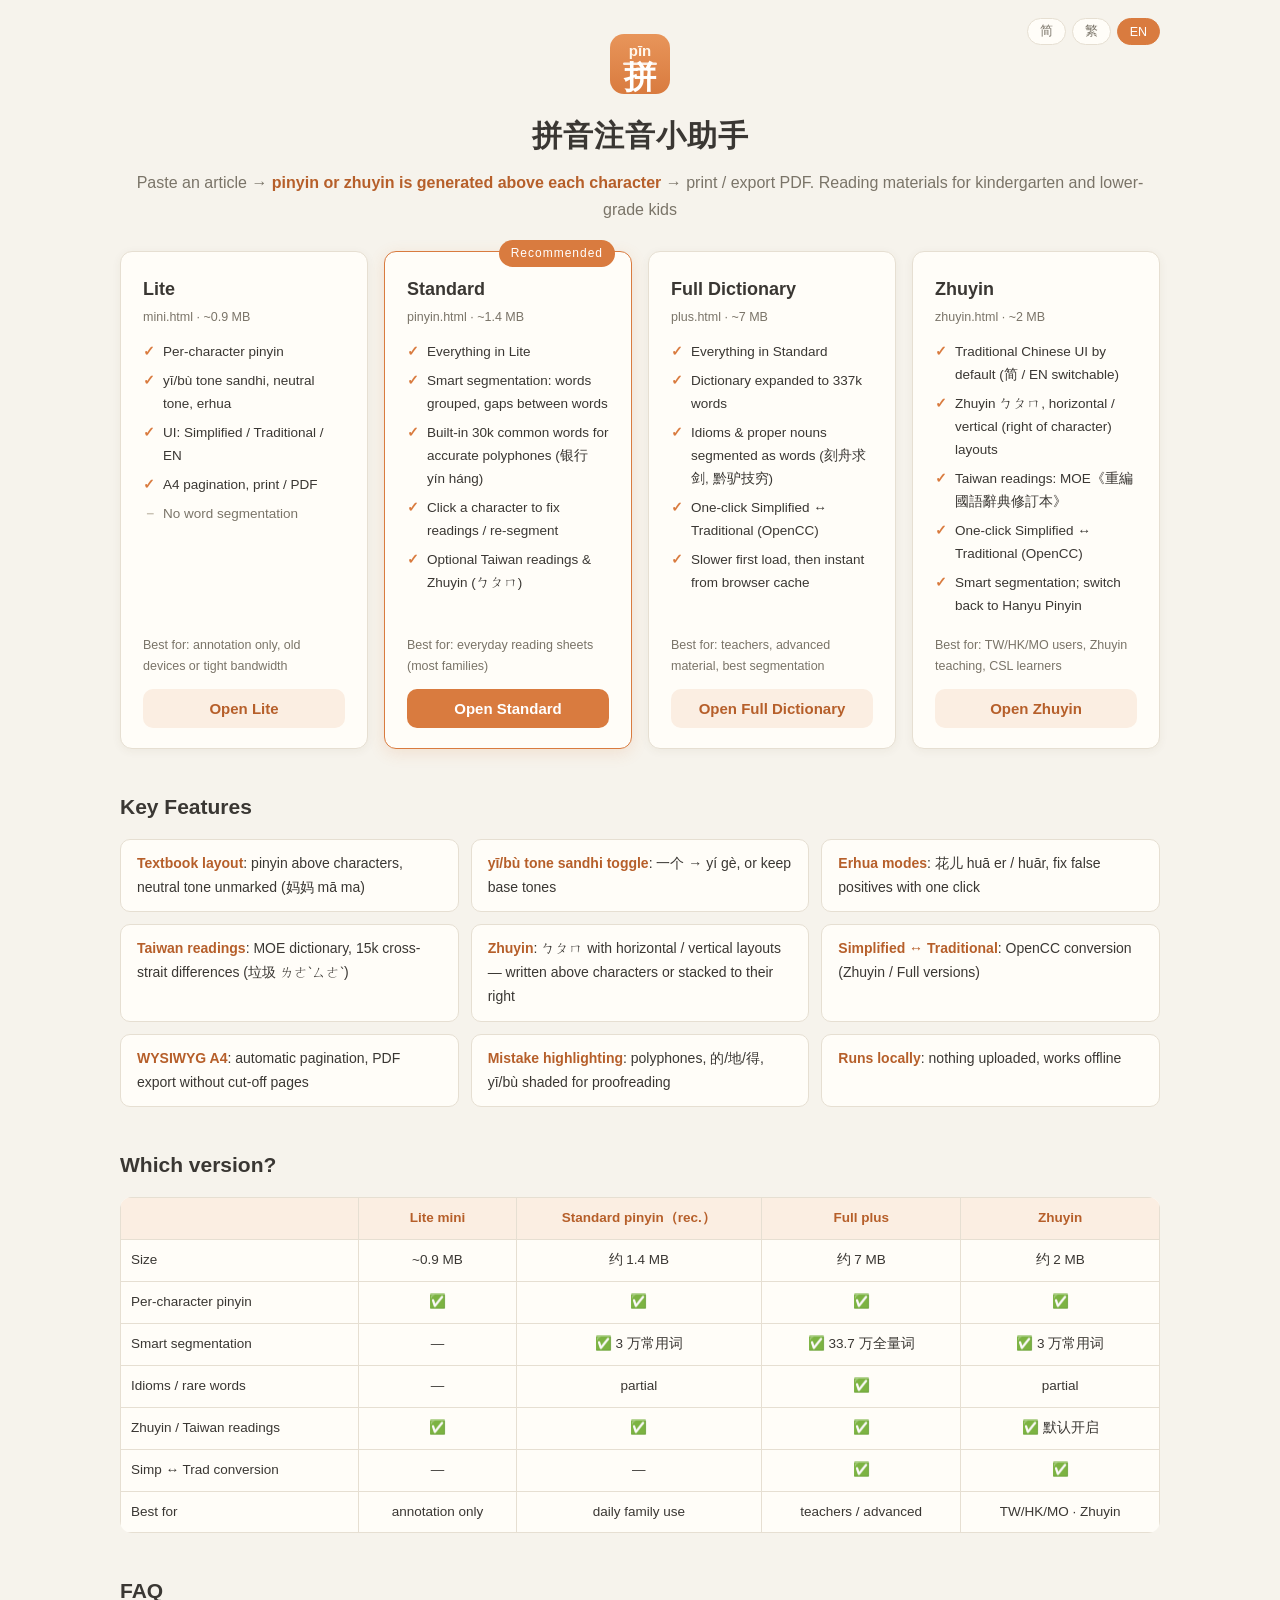
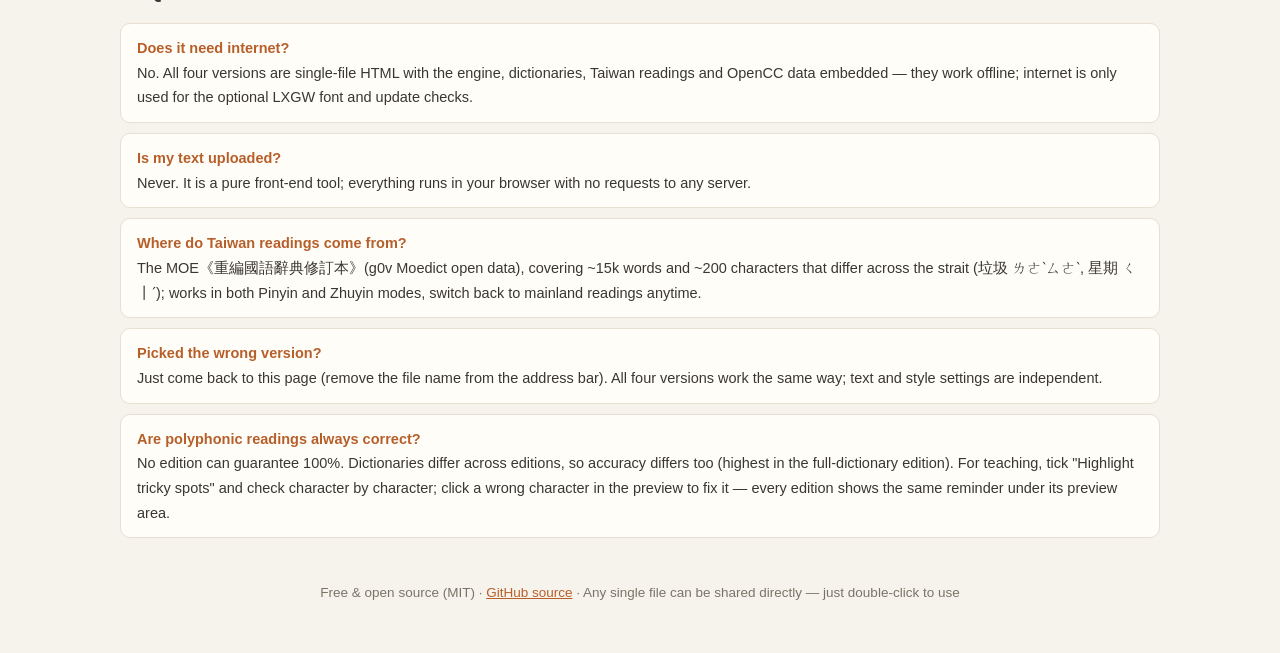
==== index.html @ b6770aab "Build artifacts from 4ac64c8ac0529d10881022800fa32f2fc9469942" ====
<!DOCTYPE html>
<html lang="zh-CN">
<head>
<meta charset="UTF-8">
<meta name="viewport" content="width=device-width, initial-scale=1.0">
<title>拼音注音小助手 - 一键给文章加拼音/注音，教材式注音排版工具</title>
<meta name="description" content="把文章一键转成汉字上方带拼音或注音的读物：教材式排版、一/不变调、轻声儿化自动处理、台湾读音与注音符号（ㄅㄆㄇ，横排/直排）、OpenCC 简繁转换、A4 分页打印导出，纯本地运行离线可用。提供轻量版 / 主线版 / 完整词典版 / 注音版四个版本。">
<meta name="keywords" content="拼音注音,汉字加拼音,注音工具,拼音排版,儿童拼音读物,一不变调,轻声,儿化音,注音符号,ㄅㄆㄇ,台湾读音,简繁转换,A4打印,离线工具">
<link rel="canonical" href="https://pinyin-annotator.tjsky.net/">
<meta property="og:title" content="拼音注音小助手 - 一键给文章加拼音/注音">
<meta property="og:description" content="教材式上下拼音排版，一/不变调、轻声、儿化按教材习惯自动处理，台湾读音与注音符号、简繁转换，A4 分页打印导出，纯本地离线可用。四个版本按需选择。">
<meta property="og:type" content="website">
<meta property="og:url" content="https://pinyin-annotator.tjsky.net/">
<link rel="icon" type="image/svg+xml" href="data:image/svg+xml,%3Csvg xmlns='http://www.w3.org/2000/svg' viewBox='0 0 64 64'%3E%3Cdefs%3E%3ClinearGradient id='g' x1='0' y1='0' x2='0' y2='1'%3E%3Cstop offset='0' stop-color='%23e8955a'/%3E%3Cstop offset='1' stop-color='%23d97b3f'/%3E%3C/linearGradient%3E%3C/defs%3E%3Crect x='2' y='2' width='60' height='60' rx='14' fill='url(%23g)'/%3E%3Ctext x='32' y='24' text-anchor='middle' font-family='Arial,sans-serif' font-size='15' font-weight='700' fill='%23fff7ec'%3Ep%C4%ABn%3C/text%3E%3Crect x='15' y='30.5' width='34' height='2.5' rx='1.25' fill='%23ffffff' opacity='.85'/%3E%3Ctext x='32' y='56' text-anchor='middle' font-family='KaiTi,STKaiti,SimSun,serif' font-size='32' font-weight='700' fill='%23ffffff'%3E%E6%8B%BC%3C/text%3E%3C/svg%3E">
<script type="application/ld+json">
{
  "@context": "https://schema.org",
  "@type": "WebApplication",
  "name": "拼音注音小助手",
  "url": "https://pinyin-annotator.tjsky.net/",
  "applicationCategory": "UtilitiesApplication",
  "operatingSystem": "Any (web browser)",
  "description": "把文章一键转成汉字上方带拼音或注音的读物：教材式排版、一/不变调、轻声儿化自动处理、台湾读音与注音符号、简繁转换、A4 分页打印导出，纯本地运行离线可用。",
  "offers": { "@type": "Offer", "price": "0", "priceCurrency": "CNY" },
  "featureList": "教材式上下拼音排版,一/不变调开关,轻声自动不标调,儿化音双模式,智能中文分词,单字手动改读音,易错点高亮,台湾读音(臺灣《重編國語辭典修訂本》),注音符号ㄅㄆㄇ(横排/直排),简繁转换OpenCC,A4 自动分页与打印导出,阅读模式,四种复制格式,离线可用",
  "isAccessibleForFree": true
}
</script>
<style>
  :root {
    --bg: #f6f3ec;
    --paper: #fffdf8;
    --ink: #3a3733;
    --ink-soft: #7a7468;
    --line: #e6dfd2;
    --accent: #d97b3f;
    --accent-dark: #b65f2a;
    --accent-light: #fbeee2;
    --radius: 12px;
  }
  * { box-sizing: border-box; margin: 0; padding: 0; }
  body {
    font-family: "Microsoft YaHei", "PingFang SC", "Microsoft JhengHei", sans-serif;
    background: var(--bg);
    color: var(--ink);
    line-height: 1.7;
    min-height: 100vh;
  }
  .wrap { max-width: 1080px; margin: 0 auto; padding: 32px 20px 48px; }
  /* 界面语言切换（右上角） */
  #lang-sw { position: absolute; top: 18px; right: 20px; display: flex; gap: 6px; }
  #lang-sw button {
    border: 1px solid var(--line); background: var(--paper); color: var(--ink-soft);
    border-radius: 999px; padding: 4px 12px; font-size: 12.5px; cursor: pointer;
  }
  #lang-sw button.on { background: var(--accent); border-color: var(--accent); color: #fff; }
  header.hero { text-align: center; margin-bottom: 28px; }
  header.hero .logo { width: 64px; height: 64px; border-radius: 14px; vertical-align: -14px; }
  header.hero h1 { font-size: 30px; margin-top: 14px; letter-spacing: 1px; }
  header.hero p.tagline { color: var(--ink-soft); margin-top: 8px; font-size: 16px; }
  header.hero p.tagline b { color: var(--accent-dark); }

  /* 老用户记忆跳转条 */
  #resume {
    max-width: 640px; margin: 0 auto 24px; background: var(--paper);
    border: 1px solid var(--line); border-radius: var(--radius);
    padding: 16px 20px; display: flex; align-items: center; gap: 14px; flex-wrap: wrap;
    box-shadow: 0 2px 10px rgba(90,70,40,.06);
  }
  #resume[hidden] { display: none; }
  #resume .msg { flex: 1; min-width: 200px; }
  #resume .msg b { color: var(--accent-dark); }
  #resume button {
    border: 1px solid var(--accent); background: var(--accent); color: #fff;
    border-radius: 8px; padding: 7px 16px; font-size: 14px; cursor: pointer;
  }
  #resume button.ghost { background: transparent; color: var(--accent-dark); }

  /* 版本卡片 */
  .cards { display: grid; grid-template-columns: repeat(4, 1fr); gap: 16px; margin-bottom: 12px; }
  @media (max-width: 980px) { .cards { grid-template-columns: 1fr 1fr; } }
  @media (max-width: 620px) { .cards { grid-template-columns: 1fr; } }
  .card {
    background: var(--paper); border: 1px solid var(--line); border-radius: var(--radius);
    padding: 22px 22px 20px; position: relative; display: flex; flex-direction: column;
    box-shadow: 0 2px 10px rgba(90,70,40,.06);
  }
  .card.reco { border-color: var(--accent); box-shadow: 0 4px 16px rgba(217,123,63,.16); }
  .badge {
    position: absolute; top: -12px; right: 16px; background: var(--accent); color: #fff;
    font-size: 12px; padding: 3px 12px; border-radius: 999px; letter-spacing: 1px;
  }
  .card h2 { font-size: 18px; margin-bottom: 2px; }
  .card .file { color: var(--ink-soft); font-size: 12.5px; margin-bottom: 10px; }
  .card ul { list-style: none; margin: 0 0 14px; flex: 1; }
  .card li { padding: 3px 0 3px 20px; position: relative; font-size: 13.5px; color: var(--ink); }
  .card li::before { content: "✓"; position: absolute; left: 0; color: var(--accent); font-weight: 700; }
  .card li.dim::before { content: "－"; color: #c9c2b4; }
  .card li.dim { color: var(--ink-soft); }
  .card .size { font-size: 12.5px; color: var(--ink-soft); margin-bottom: 12px; }
  .card .go {
    display: block; text-align: center; text-decoration: none;
    background: var(--accent); color: #fff; border: none; border-radius: 10px;
    padding: 11px 0; font-size: 15px; font-weight: 600; cursor: pointer; width: 100%;
  }
  .card .go:hover { background: var(--accent-dark); }
  .card .go.plain { background: var(--accent-light); color: var(--accent-dark); }
  .card .go.plain:hover { background: #f6dfc9; }

  /* Plus 预取进度 */
  #progress {
    max-width: 640px; margin: 20px auto 0; background: var(--paper);
    border: 1px solid var(--line); border-radius: var(--radius); padding: 16px 20px;
  }
  #progress[hidden] { display: none; }
  #progress .bar { position: relative; height: 10px; background: var(--accent-light); border-radius: 999px; overflow: hidden; margin-top: 10px; }
  #progress .bar i { display: block; height: 100%; width: 0; background: var(--accent); border-radius: 999px; transition: width .15s; }
  /* 不确定进度：流动光带（准备中/无法获取进度时，避免看起来卡死在 0%） */
  #progress .bar.indet::after {
    content: ""; position: absolute; top: 0; left: -40%; width: 40%; height: 100%;
    background: linear-gradient(90deg, transparent, var(--accent), transparent);
    animation: indet-slide 1.1s linear infinite;
  }
  @keyframes indet-slide { to { left: 100%; } }
  #progress .txt { font-size: 13.5px; color: var(--ink-soft); }
  #progress .txt b { color: var(--accent-dark); }

  /* 通用区块 */
  section { margin-top: 40px; }
  section > h2 { font-size: 21px; margin-bottom: 14px; }
  .feat { display: grid; grid-template-columns: repeat(3, 1fr); gap: 12px; }
  @media (max-width: 860px) { .feat { grid-template-columns: 1fr 1fr; } }
  @media (max-width: 560px) { .feat { grid-template-columns: 1fr; } }
  .feat div { background: var(--paper); border: 1px solid var(--line); border-radius: 10px; padding: 12px 16px; font-size: 14px; }
  .feat b { color: var(--accent-dark); }
  table { width: 100%; border-collapse: collapse; background: var(--paper); border-radius: var(--radius); overflow: hidden; font-size: 13.5px; }
  th, td { border: 1px solid var(--line); padding: 9px 10px; text-align: center; }
  th { background: var(--accent-light); color: var(--accent-dark); font-weight: 600; }
  td:first-child, th:first-child { text-align: left; }
  .faq div { background: var(--paper); border: 1px solid var(--line); border-radius: 10px; padding: 12px 16px; margin-bottom: 10px; font-size: 14.5px; }
  .faq b { color: var(--accent-dark); }
  footer { margin-top: 44px; text-align: center; color: var(--ink-soft); font-size: 13.5px; }
  footer a { color: var(--accent-dark); }
</style>
</head>
<body>
<div class="wrap" style="position:relative;">
  <div id="lang-sw" role="group" aria-label="Language">
    <button type="button" data-lang="cn" class="on">简</button>
    <button type="button" data-lang="tw">繁</button>
    <button type="button" data-lang="en">EN</button>
  </div>
  <header class="hero">
    <svg class="logo" xmlns="http://www.w3.org/2000/svg" viewBox="0 0 64 64" aria-hidden="true"><defs><linearGradient id="g" x1="0" y1="0" x2="0" y2="1"><stop offset="0" stop-color="#e8955a"/><stop offset="1" stop-color="#d97b3f"/></linearGradient></defs><rect x="2" y="2" width="60" height="60" rx="14" fill="url(#g)"/><text x="32" y="24" text-anchor="middle" font-family="Arial,sans-serif" font-size="15" font-weight="700" fill="#fff7ec">pīn</text><rect x="15" y="30.5" width="34" height="2.5" rx="1.25" fill="#ffffff" opacity=".85"/><text x="32" y="56" text-anchor="middle" font-family="KaiTi,STKaiti,SimSun,serif" font-size="32" font-weight="700" fill="#ffffff">拼</text></svg>
    <h1 data-i18n="hd.title">拼音注音小助手</h1>
    <p class="tagline" data-i18n="hd.tagline">粘贴文章 → <b>汉字上方自动生成拼音 / 注音</b> → 打印 / 导出 PDF，专为幼儿园到小学低年级的孩子做朗读材料</p>
  </header>

  <div id="resume" hidden>
    <span class="msg"><span data-i18n="resume.used">上次使用：</span><b id="resume-name"></b>，<b id="resume-sec">3</b> <span data-i18n="resume.auto">秒后自动进入</span></span>
    <button id="resume-go" type="button" data-i18n="resume.go">立即进入</button>
    <button id="resume-cancel" type="button" class="ghost" data-i18n="resume.cancel">换个版本</button>
  </div>

  <div class="cards">
    <div class="card" id="card-mini">
      <h2 data-i18n="v.mini.name">轻量版</h2>
      <p class="file">mini.html · <span data-i18n="v.mini.size">约 0.9 MB</span></p>
      <ul>
        <li data-i18n="v.mini.li1">汉字逐字注音</li>
        <li data-i18n="v.mini.li2">一 / 不变调、轻声、儿化全支持</li>
        <li data-i18n="v.mini.li3">界面简 / 繁 / EN 可切换</li>
        <li data-i18n="v.mini.li4">A4 分页打印 / 导出 PDF</li>
        <li class="dim" data-i18n="v.mini.li5">无分词（词组不连排）</li>
      </ul>
      <p class="size" data-i18n="v.mini.fit">适合：只要注音排版，设备老旧或流量敏感</p>
      <button class="go plain" data-ver="mini" data-i18n="v.mini.go">进入轻量版</button>
    </div>

    <div class="card reco" id="card-pinyin">
      <span class="badge" data-i18n="v.badge">推荐</span>
      <h2 data-i18n="v.pinyin.name">主线版</h2>
      <p class="file">pinyin.html · <span data-i18n="v.pinyin.size">约 1.4 MB</span></p>
      <ul>
        <li data-i18n="v.pinyin.li1">包含轻量版全部功能</li>
        <li data-i18n="v.pinyin.li2">智能分词：词组的字连排、词间留空隙</li>
        <li data-i18n="v.pinyin.li3">内置 3 万常用词，多音字读音更准（银行 yín háng）</li>
        <li data-i18n="v.pinyin.li4">点击生字改读音、断词 / 合词</li>
        <li data-i18n="v.pinyin.li5">可选台湾读音与注音符号（ㄅㄆㄇ）</li>
      </ul>
      <p class="size" data-i18n="v.pinyin.fit">适合：日常给娃做朗读材料（大多数家庭选这个）</p>
      <button class="go" data-ver="pinyin" data-i18n="v.pinyin.go">进入主线版</button>
    </div>

    <div class="card" id="card-plus">
      <h2 data-i18n="v.plus.name">完整词典版</h2>
      <p class="file">plus.html · <span data-i18n="v.plus.size">约 7 MB</span></p>
      <ul>
        <li data-i18n="v.plus.li1">包含主线版全部功能</li>
        <li data-i18n="v.plus.li2">词典扩充到 33.7 万词</li>
        <li data-i18n="v.plus.li3">成语、专有名词也能整体成词（刻舟求剑、黔驴技穷）</li>
        <li data-i18n="v.plus.li4">OpenCC 简 ↔ 繁一键转换</li>
        <li data-i18n="v.plus.li5">仅首次加载稍慢，之后浏览器缓存秒开</li>
      </ul>
      <p class="size" data-i18n="v.plus.fit">适合：老师做成语 / 进阶教材，对分词要求高</p>
      <button class="go plain" data-ver="plus" data-i18n="v.plus.go">进入完整词典版</button>
    </div>

    <div class="card" id="card-zhuyin">
      <h2 data-i18n="v.zhuyin.name">注音版</h2>
      <p class="file">zhuyin.html · <span data-i18n="v.zhuyin.size">约 2 MB</span></p>
      <ul>
        <li data-i18n="v.zhuyin.li1">預設繁體介面（可切简 / EN）</li>
        <li data-i18n="v.zhuyin.li2">注音符號 ㄅㄆㄇ，橫排 / 直排（標在字右側）可切換</li>
        <li data-i18n="v.zhuyin.li3">臺灣讀音：教育部《重編國語辭典修訂本》</li>
        <li data-i18n="v.zhuyin.li4">OpenCC 簡 ↔ 繁一鍵轉換</li>
        <li data-i18n="v.zhuyin.li5">智慧分詞，可切回漢語拼音</li>
      </ul>
      <p class="size" data-i18n="v.zhuyin.fit">适合：港澳台用户 / 注音教学 / 海外华语学习者</p>
      <button class="go plain" data-ver="zhuyin" data-i18n="v.zhuyin.go">进入注音版</button>
    </div>
  </div>

  <div id="progress" hidden>
    <span class="txt" id="prog-txt"></span>
    <div class="bar indet" id="prog-barwrap"><i id="prog-bar"></i></div>
  </div>

  <section>
    <h2 data-i18n="sec.feat">核心功能</h2>
    <div class="feat">
      <div data-i18n="f.1"><b>教材式排版</b>：汉字上方标拼音，轻声自动不标调（妈妈 mā ma）</div>
      <div data-i18n="f.2"><b>一 / 不变调开关</b>：一个 → yí gè，也可切回标原调</div>
      <div data-i18n="f.3"><b>儿化音双模式</b>：花儿 huā er / huār，人名误判点一下就改</div>
      <div data-i18n="f.4"><b>台湾读音</b>：台湾地区教育主管部门《重編國語辭典修訂本》1.5 万词差异，垃圾 ㄌㄜˋㄙㄜˋ</div>
      <div data-i18n="f.5"><b>注音符号</b>：ㄅㄆㄇ 可切横排 / 直排——横写标在字上方，或竖排标注在字右侧</div>
      <div data-i18n="f.6"><b>简繁转换</b>：OpenCC 双向转换（注音版 / 完整版）</div>
      <div data-i18n="f.7"><b>A4 所见即所印</b>：自动分页不留大空白，导出 PDF 一页不少</div>
      <div data-i18n="f.8"><b>易错点高亮</b>：多音字、的地得、一/不 加底纹，打印核对</div>
      <div data-i18n="f.9"><b>纯本地运行</b>：文章不上传服务器，断网双击就能用</div>
    </div>
  </section>

  <section>
    <h2 data-i18n="sec.cmp">四个版本怎么选</h2>
    <table>
      <tr>
        <th></th>
        <th data-i18n="t.mini">轻量版 mini</th>
        <th><span data-i18n="t.pinyin">主线版 pinyin</span>（<span data-i18n="t.reco">推荐</span>）</th>
        <th data-i18n="t.plus">完整词典版 plus</th>
        <th data-i18n="t.zhuyin">注音版 zhuyin</th>
      </tr>
      <tr><td data-i18n="t.r1">体积</td><td data-i18n="t.r1v">约 0.9 MB</td><td>约 1.4 MB</td><td>约 7 MB</td><td>约 2 MB</td></tr>
      <tr><td data-i18n="t.r2">逐字注音</td><td>✅</td><td>✅</td><td>✅</td><td>✅</td></tr>
      <tr><td data-i18n="t.r3">智能分词（词组连排）</td><td>—</td><td>✅ 3 万常用词</td><td>✅ 33.7 万全量词</td><td>✅ 3 万常用词</td></tr>
      <tr><td data-i18n="t.r4">成语 / 长尾词成词</td><td>—</td><td data-i18n="t.r4v">部分</td><td>✅</td><td data-i18n="t.r4v">部分</td></tr>
      <tr><td data-i18n="t.r5">注音符号 / 台湾读音</td><td>✅</td><td>✅</td><td>✅</td><td>✅ 默认开启</td></tr>
      <tr><td data-i18n="t.r6">简 ↔ 繁转换</td><td>—</td><td>—</td><td>✅</td><td>✅</td></tr>
      <tr><td data-i18n="t.r7">适合</td><td data-i18n="t.r7a">只要注音排版</td><td data-i18n="t.r7b">日常家庭使用</td><td data-i18n="t.r7c">老师 / 进阶教学</td><td data-i18n="t.r7d">港澳台 / 注音教学</td></tr>
    </table>
  </section>

  <section class="faq">
    <h2 data-i18n="sec.faq">常见问题</h2>
    <div data-i18n="faq.1"><b>需要联网吗？</b><br>不需要。四个版本都是单文件 HTML，拼音引擎、词典、台湾读音表、OpenCC 转换数据全部内嵌，断网双击就能用；联网仅用于可选的霞鹜文楷网络字体和引擎更新检查。</div>
    <div data-i18n="faq.2"><b>文章内容会被上传吗？</b><br>不会。纯前端工具，全部处理都在你自己的浏览器里完成，没有任何请求把内容发往服务器。</div>
    <div data-i18n="faq.3"><b>「台湾读音」的数据来源？</b><br>台湾地区教育主管部门《重編國語辭典修訂本》（g0v 萌典开放数据），覆盖约 1.5 万个两岸读音不同的词与近 200 个单字，如垃圾 ㄌㄜˋㄙㄜˋ、星期 ㄑ丨ˊ；拼音与注音模式都生效，可随时切回大陆读音。</div>
    <div data-i18n="faq.4"><b>选错了版本怎么办？</b><br>随时可以回到本页（浏览器地址栏去掉文件名回车即可）换版本，四个版本的操作方式完全一致，输入内容和样式设置互相独立。</div>
    <div data-i18n="faq.5"><b>多音字能保证全对吗？</b><br>不能保证 100%。各版本内嵌词典不同，多音字正确率也不同（完整词典版最高）。用于教学请勾选「易错点高亮」逐字核对，发现错误点击预览中对应的字即可改为正确读音——每个版本的预览区底部也有同样的提醒。</div>
  </section>

  <footer>
    <span data-i18n="ft.1">开源免费（MIT）</span> · <a href="https://github.com/tjsky/pinyin-annotator" rel="noopener" data-i18n="ft.2">GitHub 源码</a> · <span data-i18n="ft.3">也可以把任一版本文件直接发给别人，双击即用</span>
  </footer>
</div>

<script>
/* ===== i18n：简 / 繁 / EN（简体为静态源语言；与工具页共用 py-lang 记忆）===== */
var I18N = {
  tw: {
    "doc.title": "拼音注音小助手 - 一鍵給文章加拼音或注音，教材式注音排版工具",
    "hd.title": "拼音注音小助手",
    "hd.tagline": "貼上文章 → <b>漢字上方自動生成拼音 / 注音</b> → 列印 / 匯出 PDF，專為幼兒園到小學低年級的孩子做朗讀教材",
    "resume.used": "上次使用：", "resume.auto": "秒後自動進入",
    "resume.go": "立即進入", "resume.cancel": "換個版本",
    "v.badge": "推薦",
    "v.mini.name": "輕量版", "v.mini.size": "約 0.9 MB", "v.mini.go": "進入輕量版",
    "v.mini.li1": "漢字逐字注音", "v.mini.li2": "一 / 不變調、輕聲、兒化全支援",
    "v.mini.li3": "介面簡 / 繁 / EN 可切換", "v.mini.li4": "A4 分頁列印 / 匯出 PDF",
    "v.mini.li5": "無分詞（詞組不連排）", "v.mini.fit": "適合：只要注音排版，裝置老舊或流量敏感",
    "v.pinyin.name": "主線版", "v.pinyin.size": "約 1.4 MB", "v.pinyin.go": "進入主線版",
    "v.pinyin.li1": "包含輕量版全部功能", "v.pinyin.li2": "智慧分詞：詞組的字連排、詞間留空隙",
    "v.pinyin.li3": "內建 3 萬常用詞，多音字讀音更準（銀行 yín háng）",
    "v.pinyin.li4": "點擊生字改讀音、斷詞 / 合詞", "v.pinyin.li5": "可選臺灣讀音與注音符號（ㄅㄆㄇ）",
    "v.pinyin.fit": "適合：日常給孩子做朗讀教材（大多數家庭選這個）",
    "v.plus.name": "完整詞典版", "v.plus.size": "約 7 MB", "v.plus.go": "進入完整詞典版",
    "v.plus.li1": "包含主線版全部功能", "v.plus.li2": "詞典擴充到 33.7 萬詞",
    "v.plus.li3": "成語、專有名詞也能整體成詞（刻舟求劍、黔驢技窮）",
    "v.plus.li4": "OpenCC 簡 ↔ 繁一鍵轉換", "v.plus.li5": "僅首次載入稍慢，之後瀏覽器快取秒開",
    "v.plus.fit": "適合：老師做成語 / 進階教材，對分詞要求高",
    "v.zhuyin.name": "注音版", "v.zhuyin.size": "約 2 MB", "v.zhuyin.go": "進入注音版",
    "v.zhuyin.li1": "預設繁體介面（可切簡 / EN）", "v.zhuyin.li2": "注音符號 ㄅㄆㄇ，橫排 / 直排（標在字右側）可切換",
    "v.zhuyin.li3": "臺灣讀音：教育部《重編國語辭典修訂本》", "v.zhuyin.li4": "OpenCC 簡 ↔ 繁一鍵轉換",
    "v.zhuyin.li5": "智慧分詞，可切回漢語拼音",
    "v.zhuyin.fit": "適合：港澳台使用者 / 注音教學 / 海外華語學習者",
    "sec.feat": "核心功能", "sec.cmp": "四個版本怎麼選", "sec.faq": "常見問題",
    "f.1": "<b>教材式排版</b>：漢字上方標拼音，輕聲自動不標調（媽媽 mā ma）",
    "f.2": "<b>一 / 不變調開關</b>：一個 → yí gè，也可切回標原調",
    "f.3": "<b>兒化音雙模式</b>：花兒 huā er / huār，人名誤判點一下就改",
    "f.4": "<b>臺灣讀音</b>：教育部《重編國語辭典修訂本》1.5 萬詞差異，垃圾 ㄌㄜˋㄙㄜˋ",
    "f.5": "<b>注音符號</b>：ㄅㄆㄇ 可切橫排 / 直排——橫寫標在字上方，或直排在字右側",
    "f.6": "<b>簡繁轉換</b>：OpenCC 雙向轉換（注音版 / 完整版）",
    "f.7": "<b>A4 所見即所印</b>：自動分頁不留大空白，匯出 PDF 一頁不少",
    "f.8": "<b>易錯點高亮</b>：多音字、的地得、一/不 加底紋，列印核對",
    "f.9": "<b>純本地運行</b>：文章不上傳伺服器，斷網雙擊就能用",
    "t.mini": "輕量版 mini", "t.pinyin": "主線版 pinyin", "t.reco": "推薦",
    "t.plus": "完整詞典版 plus", "t.zhuyin": "注音版 zhuyin",
    "t.r1": "體積", "t.r1v": "約 0.9 MB", "t.r2": "逐字注音",
    "t.r3": "智慧分詞（詞組連排）", "t.r4": "成語 / 長尾詞成詞", "t.r4v": "部分",
    "t.r5": "注音符號 / 臺灣讀音", "t.r5v": "✅ 預設開啟",
    "t.r6": "簡 ↔ 繁轉換", "t.r7": "適合",
    "t.r7a": "只要注音排版", "t.r7b": "日常家庭使用", "t.r7c": "老師 / 進階教學", "t.r7d": "港澳台 / 注音教學",
    "faq.1": "<b>需要連網嗎？</b><br>不需要。四個版本都是單檔案 HTML，拼音引擎、詞典、臺灣讀音表、OpenCC 轉換資料全部內嵌，斷網雙擊就能用；連網僅用於可選的霞鶩文楷網路字型和引擎更新檢查。",
    "faq.2": "<b>文章內容會被上傳嗎？</b><br>不會。純前端工具，全部處理都在你自己的瀏覽器裡完成，沒有任何請求把內容發往伺服器。",
    "faq.3": "<b>「臺灣讀音」的資料來源？</b><br>教育部《重編國語辭典修訂本》（g0v 萌典開放資料），覆蓋約 1.5 萬個兩岸讀音不同的詞與近 200 個單字，如垃圾 ㄌㄜˋㄙㄜˋ、星期 ㄑ丨ˊ；拼音與注音模式都生效，可隨時切回大陸讀音。",
    "faq.4": "<b>選錯了版本怎麼辦？</b><br>隨時可以回到本頁（瀏覽器網址列去掉檔名按 Enter 即可）換版本，四個版本的操作方式完全一致，輸入內容和樣式設定互相獨立。",
    "faq.5": "<b>多音字能保證全對嗎？</b><br>無法保證 100%。各版本內建詞典不同，多音字正確率也不同（完整詞典版最高）。用於教學請勾選「易錯點高亮」逐字核對，發現錯誤點擊預覽中對應的字即可改為正確讀音——每個版本的預覽區底部也有同樣的提醒。",
    "ft.1": "開源免費（MIT）", "ft.2": "GitHub 原始碼", "ft.3": "也可以把任一版本檔案直接傳給別人，雙擊即用",
    "prog.prep": "正在準備完整詞典版…（約 7 MB）", "prog.dl": "正在下載完整詞典版：<b>{p}%</b>（{a} / {t} MB），下載完成後自動進入…",
    "prog.recv": "正在下載完整詞典版：已接收 <b>{a}</b> / 約 7 MB…", "prog.stall": "正在下載完整詞典版…已接收 <b>{a}</b> / 約 7 MB"
  },
  en: {
    "doc.title": "Pinyin & Zhuyin Annotator - Add pinyin or zhuyin above Chinese characters, textbook style",
    "hd.title": "拼音注音小助手",
    "hd.tagline": "Paste an article → <b>pinyin or zhuyin is generated above each character</b> → print / export PDF. Reading materials for kindergarten and lower-grade kids",
    "resume.used": "Last used: ", "resume.auto": "s — entering automatically",
    "resume.go": "Enter now", "resume.cancel": "Pick another",
    "v.badge": "Recommended",
    "v.mini.name": "Lite", "v.mini.size": "~0.9 MB", "v.mini.go": "Open Lite",
    "v.mini.li1": "Per-character pinyin", "v.mini.li2": "yī/bù tone sandhi, neutral tone, erhua",
    "v.mini.li3": "UI: Simplified / Traditional / EN", "v.mini.li4": "A4 pagination, print / PDF",
    "v.mini.li5": "No word segmentation", "v.mini.fit": "Best for: annotation only, old devices or tight bandwidth",
    "v.pinyin.name": "Standard", "v.pinyin.size": "~1.4 MB", "v.pinyin.go": "Open Standard",
    "v.pinyin.li1": "Everything in Lite", "v.pinyin.li2": "Smart segmentation: words grouped, gaps between words",
    "v.pinyin.li3": "Built-in 30k common words for accurate polyphones (银行 yín háng)",
    "v.pinyin.li4": "Click a character to fix readings / re-segment",
    "v.pinyin.li5": "Optional Taiwan readings & Zhuyin (ㄅㄆㄇ)",
    "v.pinyin.fit": "Best for: everyday reading sheets (most families)",
    "v.plus.name": "Full Dictionary", "v.plus.size": "~7 MB", "v.plus.go": "Open Full Dictionary",
    "v.plus.li1": "Everything in Standard", "v.plus.li2": "Dictionary expanded to 337k words",
    "v.plus.li3": "Idioms & proper nouns segmented as words (刻舟求剑, 黔驴技穷)",
    "v.plus.li4": "One-click Simplified ↔ Traditional (OpenCC)",
    "v.plus.li5": "Slower first load, then instant from browser cache",
    "v.plus.fit": "Best for: teachers, advanced material, best segmentation",
    "v.zhuyin.name": "Zhuyin", "v.zhuyin.size": "~2 MB", "v.zhuyin.go": "Open Zhuyin",
    "v.zhuyin.li1": "Traditional Chinese UI by default (简 / EN switchable)",
    "v.zhuyin.li2": "Zhuyin ㄅㄆㄇ, horizontal / vertical (right of character) layouts",
    "v.zhuyin.li3": "Taiwan readings: MOE《重編國語辭典修訂本》",
    "v.zhuyin.li4": "One-click Simplified ↔ Traditional (OpenCC)",
    "v.zhuyin.li5": "Smart segmentation; switch back to Hanyu Pinyin",
    "v.zhuyin.fit": "Best for: TW/HK/MO users, Zhuyin teaching, CSL learners",
    "sec.feat": "Key Features", "sec.cmp": "Which version?", "sec.faq": "FAQ",
    "f.1": "<b>Textbook layout</b>: pinyin above characters, neutral tone unmarked (妈妈 mā ma)",
    "f.2": "<b>yī/bù tone sandhi toggle</b>: 一个 → yí gè, or keep base tones",
    "f.3": "<b>Erhua modes</b>: 花儿 huā er / huār, fix false positives with one click",
    "f.4": "<b>Taiwan readings</b>: MOE dictionary, 15k cross-strait differences (垃圾 ㄌㄜˋㄙㄜˋ)",
    "f.5": "<b>Zhuyin</b>: ㄅㄆㄇ with horizontal / vertical layouts — written above characters or stacked to their right",
    "f.6": "<b>Simplified ↔ Traditional</b>: OpenCC conversion (Zhuyin / Full versions)",
    "f.7": "<b>WYSIWYG A4</b>: automatic pagination, PDF export without cut-off pages",
    "f.8": "<b>Mistake highlighting</b>: polyphones, 的/地/得, yī/bù shaded for proofreading",
    "f.9": "<b>Runs locally</b>: nothing uploaded, works offline",
    "t.mini": "Lite mini", "t.pinyin": "Standard pinyin", "t.reco": "rec.",
    "t.plus": "Full plus", "t.zhuyin": "Zhuyin",
    "t.r1": "Size", "t.r1v": "~0.9 MB", "t.r2": "Per-character pinyin",
    "t.r3": "Smart segmentation", "t.r4": "Idioms / rare words", "t.r4v": "partial",
    "t.r5": "Zhuyin / Taiwan readings", "t.r5v": "✅ default on",
    "t.r6": "Simp ↔ Trad conversion", "t.r7": "Best for",
    "t.r7a": "annotation only", "t.r7b": "daily family use", "t.r7c": "teachers / advanced", "t.r7d": "TW/HK/MO · Zhuyin",
    "faq.1": "<b>Does it need internet?</b><br>No. All four versions are single-file HTML with the engine, dictionaries, Taiwan readings and OpenCC data embedded — they work offline; internet is only used for the optional LXGW font and update checks.",
    "faq.2": "<b>Is my text uploaded?</b><br>Never. It is a pure front-end tool; everything runs in your browser with no requests to any server.",
    "faq.3": "<b>Where do Taiwan readings come from?</b><br>The MOE《重編國語辭典修訂本》(g0v Moedict open data), covering ~15k words and ~200 characters that differ across the strait (垃圾 ㄌㄜˋㄙㄜˋ, 星期 ㄑ丨ˊ); works in both Pinyin and Zhuyin modes, switch back to mainland readings anytime.",
    "faq.4": "<b>Picked the wrong version?</b><br>Just come back to this page (remove the file name from the address bar). All four versions work the same way; text and style settings are independent.",
    "faq.5": "<b>Are polyphonic readings always correct?</b><br>No edition can guarantee 100%. Dictionaries differ across editions, so accuracy differs too (highest in the full-dictionary edition). For teaching, tick \"Highlight tricky spots\" and check character by character; click a wrong character in the preview to fix it — every edition shows the same reminder under its preview area.",
    "ft.1": "Free & open source (MIT)", "ft.2": "GitHub source", "ft.3": "Any single file can be shared directly — just double-click to use",
    "prog.prep": "Preparing Full Dictionary version… (~7 MB)", "prog.dl": "Downloading Full Dictionary: <b>{p}%</b> ({a} / {t} MB), entering automatically when done…",
    "prog.recv": "Downloading Full Dictionary: <b>{a}</b> / ~7 MB received…", "prog.stall": "Downloading Full Dictionary… <b>{a}</b> / ~7 MB received"
  }
};
function i18nT(key, def) {
  var L = window.__LANG || "cn";
  if (L === "cn") return def;
  var pack = I18N[L];
  return (pack && pack[key] != null) ? pack[key] : def;
}
function applyI18n() {
  var L = window.__LANG || "cn";
  document.title = i18nT("doc.title", document.title);
  document.documentElement.lang = L === "cn" ? "zh-CN" : (L === "tw" ? "zh-TW" : "en");
  var lists = [
    ["[data-i18n]", "data-i18n", function (el) { return el.innerHTML; }, function (el, v) { el.innerHTML = v; }]
  ];
  for (var g = 0; g < lists.length; g++) {
    var sel = lists[g][0], attr = lists[g][1], getV = lists[g][2], setV = lists[g][3];
    var nodes = document.querySelectorAll(sel);
    for (var i = 0; i < nodes.length; i++) {
      var el = nodes[i], k = el.getAttribute(attr);
      if (el.__i18nOrig === undefined) el.__i18nOrig = getV(el);
      if (L === "cn" && el.__i18nOrig != null) setV(el, el.__i18nOrig);
      else if (I18N[L] && I18N[L][k] != null) setV(el, I18N[L][k]);
    }
  }
}
(function () {
  var saved = null;
  try { saved = localStorage.getItem("py-lang"); } catch (e) { saved = null; }
  if (saved !== "cn" && saved !== "tw" && saved !== "en") {
    var nl = (navigator.languages && navigator.languages[0]) || navigator.language || "";
    saved = /zh-(tw|hk|mo)|hant/i.test(nl) ? "tw" : (/^en/i.test(nl) ? "en" : "cn");
  }
  window.__LANG = saved;
  applyI18n();
  var sw = document.getElementById("lang-sw");
  if (sw) {
    var btns = sw.querySelectorAll("button");
    for (var i = 0; i < btns.length; i++) {
      btns[i].className = btns[i].getAttribute("data-lang") === saved ? "on" : "";
      (function (btn) {
        btn.addEventListener("click", function () {
          var L = btn.getAttribute("data-lang");
          if (L === window.__LANG) return;
          window.__LANG = L;
          try { localStorage.setItem("py-lang", L); } catch (e2) {}
          applyI18n();
          for (var j = 0; j < btns.length; j++) btns[j].className = btns[j].getAttribute("data-lang") === L ? "on" : "";
        });
      })(btns[i]);
    }
  }
})();
</script>

<script>
(function () {
  var KEY = "py-ver-choice";
  // main 为旧名：老书签 / ?v=main 直链自动映射到 pinyin
  var V = {
    mini: { file: "mini.html" },
    pinyin: { file: "pinyin.html" },
    plus: { file: "plus.html" },
    zhuyin: { file: "zhuyin.html" },
    main: { file: "pinyin.html" }   // 兼容旧链接
  };
  var timer = null;

  function vName(v) {
    return i18nT("v." + v + ".name", { mini: "轻量版", pinyin: "主线版", plus: "完整词典版", zhuyin: "注音版" }[v] || v);
  }
  function getChoice() {
    try { return localStorage.getItem(KEY); } catch (e) { return null; }
  }
  function setChoice(v) {
    try { localStorage.setItem(KEY, v === "main" ? "pinyin" : v); } catch (e) {}
  }

  // Plus 预取：显示真实下载进度，取完再跳（文件已进 HTTP 缓存，跳转秒开）
  // 进度可能拿不到（file:// 下被禁、服务器不分块等），此时保持流动动画并在就绪后直接跳转
  var plusFetch = { started: false, done: false, visible: false, gotProgress: false, lastTick: 0, lastLoaded: 0 };
  var progBox = document.getElementById("progress");
  var progTxt = document.getElementById("prog-txt");
  var progBarwrap = document.getElementById("prog-barwrap");
  var progBar = document.getElementById("prog-bar");

  function progShow() { plusFetch.visible = true; progBox.hidden = false; }
  function progIndet(msg) {
    progTxt.innerHTML = msg;
    progBarwrap.classList.add("indet");
    progBar.style.width = "0";
  }
  function progDeterminate(msg) {
    progTxt.innerHTML = msg;
    progBarwrap.classList.remove("indet");
  }

  function beginPlusFetch() {
    if (plusFetch.started) return;
    plusFetch.started = true;
    // fetch + ReadableStream 读进度：XHR 的 progress 事件在部分环境下不持续触发（e.total 恒为 0）
    var finish = function () { plusFetch.done = true; };
    try {
      fetch("plus.html").then(function (res) {
        var total = parseInt(res.headers.get("Content-Length") || "0", 10);
        if (!res.body || !res.body.getReader) { finish(); return; }
        var reader = res.body.getReader();
        var loaded = 0;
        var pump = function () {
          return reader.read().then(function (r) {
            if (r.done) { finish(); return; }
            loaded += r.value.length;
            plusFetch.gotProgress = true;
            plusFetch.lastTick = Date.now();
            plusFetch.lastLoaded = loaded;
            if (plusFetch.visible) {
              if (total > 0) {
                progDeterminate(i18nT("prog.dl", "正在下载完整词典版：<b>{p}%</b>（{a} / {t} MB），下载完成后自动进入…")
                  .replace("{p}", Math.round(loaded / total * 100))
                  .replace("{a}", (loaded / 1048576).toFixed(1))
                  .replace("{t}", (total / 1048576).toFixed(1)));
                progBar.style.width = (loaded / total * 100).toFixed(1) + "%";
              } else {
                progDeterminate(i18nT("prog.recv", "正在下载完整词典版：已接收 <b>{a}</b> / 约 7 MB…").replace("{a}", (loaded / 1048576).toFixed(1)));
                progBar.style.width = Math.min(loaded / 7340032 * 100, 96).toFixed(1) + "%";
              }
            }
            return pump();
          });
        };
        return pump();
      }).catch(finish);
    } catch (e) { finish(); }
  }

  function goPlus(file) {
    progShow();
    if (plusFetch.done) { location.href = file; return; }
    if (!plusFetch.gotProgress) progIndet(i18nT("prog.prep", "正在准备完整词典版…（约 7 MB）"));
    beginPlusFetch();
    var watch = setInterval(function () {
      if (plusFetch.done) { clearInterval(watch); location.href = file; return; }
      // 进度数据超过 800ms 没更新（网络抖动/缓冲），切回流动动画避免显得卡死
      if (plusFetch.visible && plusFetch.gotProgress && Date.now() - plusFetch.lastTick > 800) {
        progIndet(i18nT("prog.stall", "正在下载完整词典版…已接收 <b>{a}</b> / 约 7 MB").replace("{a}", (plusFetch.lastLoaded / 1048576).toFixed(1)));
      }
    }, 300);
  }

  function go(v) {
    var info = V[v];
    if (!info) return;
    setChoice(v);
    if (v === "plus") goPlus(info.file);
    else location.href = info.file;
  }

  // 链接参数直链：?v=pinyin / ?v=plus / ?v=zhuyin / ?v=mini（?v=main 兼容旧分享链接）
  var qs = new URLSearchParams(location.search).get("v");
  if (qs && V[qs]) { go(qs); return; }

  // 老用户：倒计时自动进入，可取消（旧记忆 main → pinyin）
  var saved = getChoice();
  if (saved === "main") saved = "pinyin";
  if (saved && V[saved]) {
    if (saved === "plus") beginPlusFetch();
    var box = document.getElementById("resume");
    var nameEl = document.getElementById("resume-name");
    var secEl = document.getElementById("resume-sec");
    nameEl.textContent = vName(saved);
    box.hidden = false;
    var left = 3;
    timer = setInterval(function () {
      left--;
      secEl.textContent = left;
      if (left <= 0) { clearInterval(timer); go(saved); }
    }, 1000);
    document.getElementById("resume-go").addEventListener("click", function () {
      clearInterval(timer); go(saved);
    });
    document.getElementById("resume-cancel").addEventListener("click", function () {
      clearInterval(timer); box.hidden = true;
    });
  }

  // 版本卡片点击
  var btns = document.querySelectorAll(".card .go");
  for (var i = 0; i < btns.length; i++) {
    btns[i].addEventListener("click", function () { go(this.getAttribute("data-ver")); });
  }
})();
</script>
</body>
</html>
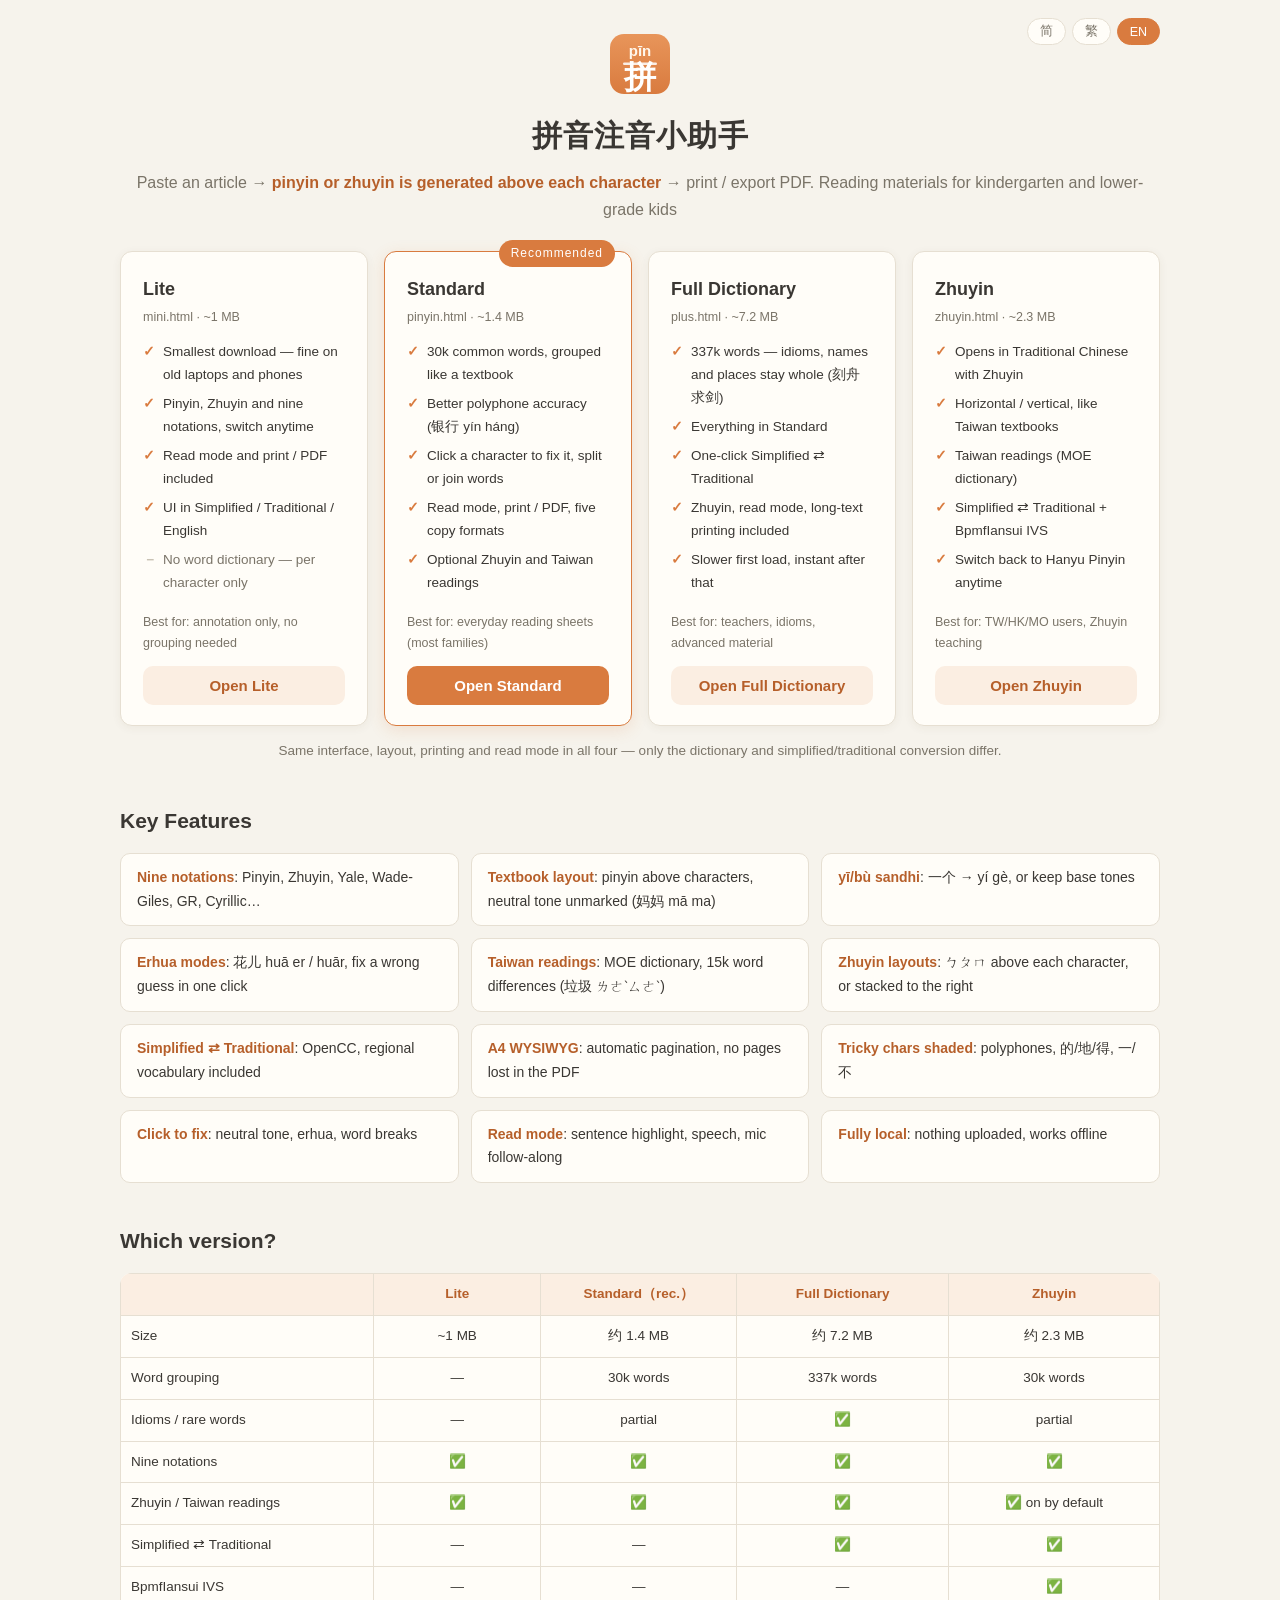
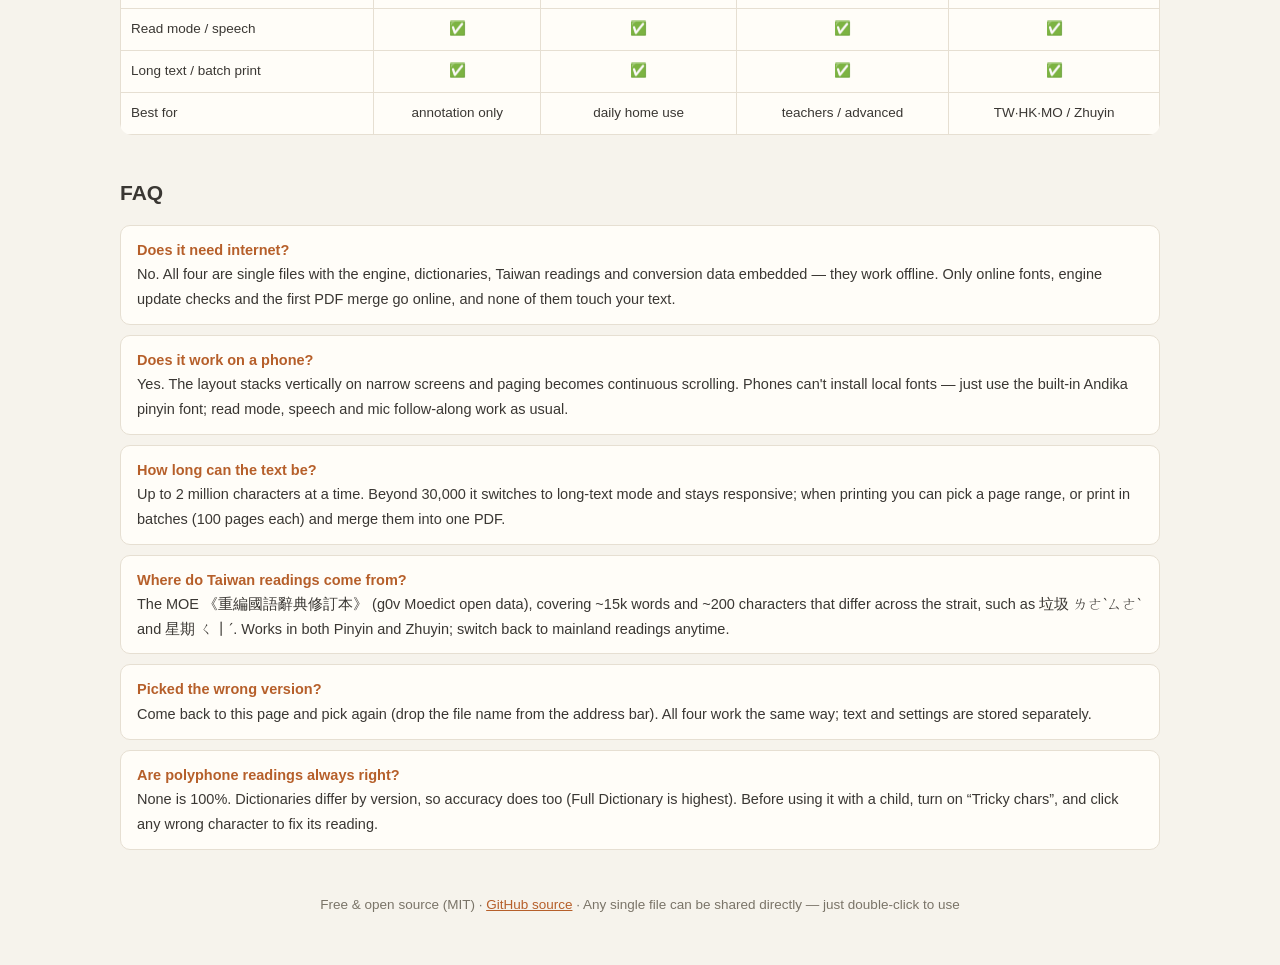
==== commit f3d66a6f: "Build artifacts from ae83b305bfb256e15ea58a367c45904b26f454c6" ====
--- a/index.html
+++ b/index.html
@@ -139,6 +139,9 @@
   td:first-child, th:first-child { text-align: left; }
   .faq div { background: var(--paper); border: 1px solid var(--line); border-radius: 10px; padding: 12px 16px; margin-bottom: 10px; font-size: 14.5px; }
   .faq b { color: var(--accent-dark); }
+  .same-note { text-align: center; color: var(--ink-soft); font-size: 13.5px; margin-top: 14px; }
+  .tbl-wrap { overflow-x: auto; -webkit-overflow-scrolling: touch; }
+  .tbl-wrap table { min-width: 560px; }
   footer { margin-top: 44px; text-align: center; color: var(--ink-soft); font-size: 13.5px; }
   footer a { color: var(--accent-dark); }
 </style>
@@ -165,16 +168,16 @@
   <div class="cards">
     <div class="card" id="card-mini">
       <h2 data-i18n="v.mini.name">轻量版</h2>
-      <p class="file">mini.html · <span data-i18n="v.mini.size">约 0.9 MB</span></p>
+      <p class="file">mini.html · <span data-i18n="v.mini.size">约 1 MB</span></p>
       <ul>
-        <li data-i18n="v.mini.li1">汉字逐字注音</li>
-        <li data-i18n="v.mini.li2">一 / 不变调、轻声、儿化全支持</li>
-        <li data-i18n="v.mini.li3">界面简 / 繁 / EN 可切换</li>
-        <li data-i18n="v.mini.li4">A4 分页打印 / 导出 PDF</li>
-        <li class="dim" data-i18n="v.mini.li5">无分词（词组不连排）</li>
+        <li data-i18n="v.mini.li1">体积最小，老电脑、旧手机也带得动</li>
+        <li data-i18n="v.mini.li2">拼音、注音、九种写法随便切</li>
+        <li data-i18n="v.mini.li3">阅读模式、打印 PDF 一样不少</li>
+        <li data-i18n="v.mini.li4">界面简 / 繁 / EN 可切换</li>
+        <li class="dim" data-i18n="v.mini.li5">没有词组词典，只能逐字注音</li>
       </ul>
-      <p class="size" data-i18n="v.mini.fit">适合：只要注音排版，设备老旧或流量敏感</p>
-      <button class="go plain" data-ver="mini" data-i18n="v.mini.go">进入轻量版</button>
+      <p class="size" data-i18n="v.mini.fit">适合：只要能注音排版，不挑分词</p>
+      <button class="go plain" data-ver="mini" data-i18n="v.mini.go">打开轻量版</button>
     </div>
 
     <div class="card reco" id="card-pinyin">
@@ -182,44 +185,46 @@
       <h2 data-i18n="v.pinyin.name">主线版</h2>
       <p class="file">pinyin.html · <span data-i18n="v.pinyin.size">约 1.4 MB</span></p>
       <ul>
-        <li data-i18n="v.pinyin.li1">包含轻量版全部功能</li>
-        <li data-i18n="v.pinyin.li2">智能分词：词组的字连排、词间留空隙</li>
-        <li data-i18n="v.pinyin.li3">内置 3 万常用词，多音字读音更准（银行 yín háng）</li>
-        <li data-i18n="v.pinyin.li4">点击生字改读音、断词 / 合词</li>
-        <li data-i18n="v.pinyin.li5">可选台湾读音与注音符号（ㄅㄆㄇ）</li>
+        <li data-i18n="v.pinyin.li1">3 万常用词，按词连排更像课本</li>
+        <li data-i18n="v.pinyin.li2">多音字更准（银行 yín háng）</li>
+        <li data-i18n="v.pinyin.li3">点字改读音、手动断词</li>
+        <li data-i18n="v.pinyin.li4">阅读模式、打印 PDF、五种复制</li>
+        <li data-i18n="v.pinyin.li5">可切注音符号与台湾读音</li>
       </ul>
-      <p class="size" data-i18n="v.pinyin.fit">适合：日常给娃做朗读材料（大多数家庭选这个）</p>
-      <button class="go" data-ver="pinyin" data-i18n="v.pinyin.go">进入主线版</button>
+      <p class="size" data-i18n="v.pinyin.fit">适合：日常给孩子做朗读材料（多数家庭够用）</p>
+      <button class="go" data-ver="pinyin" data-i18n="v.pinyin.go">打开主线版</button>
     </div>
 
     <div class="card" id="card-plus">
       <h2 data-i18n="v.plus.name">完整词典版</h2>
-      <p class="file">plus.html · <span data-i18n="v.plus.size">约 7 MB</span></p>
+      <p class="file">plus.html · <span data-i18n="v.plus.size">约 7.2 MB</span></p>
       <ul>
-        <li data-i18n="v.plus.li1">包含主线版全部功能</li>
-        <li data-i18n="v.plus.li2">词典扩充到 33.7 万词</li>
-        <li data-i18n="v.plus.li3">成语、专有名词也能整体成词（刻舟求剑、黔驴技穷）</li>
-        <li data-i18n="v.plus.li4">OpenCC 简 ↔ 繁一键转换</li>
-        <li data-i18n="v.plus.li5">仅首次加载稍慢，之后浏览器缓存秒开</li>
+        <li data-i18n="v.plus.li1">33.7 万词，成语人名地名整词排（刻舟求剑）</li>
+        <li data-i18n="v.plus.li2">含主线版全部功能</li>
+        <li data-i18n="v.plus.li3">简 ⇄ 繁一键转换</li>
+        <li data-i18n="v.plus.li4">注音、阅读模式、长文打印都在</li>
+        <li data-i18n="v.plus.li5">首次加载慢一点，之后浏览器缓存秒开</li>
       </ul>
-      <p class="size" data-i18n="v.plus.fit">适合：老师做成语 / 进阶教材，对分词要求高</p>
-      <button class="go plain" data-ver="plus" data-i18n="v.plus.go">进入完整词典版</button>
+      <p class="size" data-i18n="v.plus.fit">适合：老师做成语 / 进阶教材</p>
+      <button class="go plain" data-ver="plus" data-i18n="v.plus.go">打开完整词典版</button>
     </div>
 
     <div class="card" id="card-zhuyin">
       <h2 data-i18n="v.zhuyin.name">注音版</h2>
-      <p class="file">zhuyin.html · <span data-i18n="v.zhuyin.size">约 2 MB</span></p>
+      <p class="file">zhuyin.html · <span data-i18n="v.zhuyin.size">约 2.3 MB</span></p>
       <ul>
-        <li data-i18n="v.zhuyin.li1">預設繁體介面（可切简 / EN）</li>
-        <li data-i18n="v.zhuyin.li2">注音符號 ㄅㄆㄇ，橫排 / 直排（標在字右側）可切換</li>
-        <li data-i18n="v.zhuyin.li3">臺灣讀音：教育部《重編國語辭典修訂本》</li>
-        <li data-i18n="v.zhuyin.li4">OpenCC 簡 ↔ 繁一鍵轉換</li>
-        <li data-i18n="v.zhuyin.li5">智慧分詞，可切回漢語拼音</li>
+        <li data-i18n="v.zhuyin.li1">打开就是繁体界面 + 注音符号</li>
+        <li data-i18n="v.zhuyin.li2">横排 / 直排，像台湾课本</li>
+        <li data-i18n="v.zhuyin.li3">台湾读音（教育部《重編國語辭典修訂本》）</li>
+        <li data-i18n="v.zhuyin.li4">简 ⇄ 繁转换 + 注音芫荽 IVS</li>
+        <li data-i18n="v.zhuyin.li5">也能切回汉语拼音</li>
       </ul>
-      <p class="size" data-i18n="v.zhuyin.fit">适合：港澳台用户 / 注音教学 / 海外华语学习者</p>
-      <button class="go plain" data-ver="zhuyin" data-i18n="v.zhuyin.go">进入注音版</button>
+      <p class="size" data-i18n="v.zhuyin.fit">适合：港澳台用户、注音教学</p>
+      <button class="go plain" data-ver="zhuyin" data-i18n="v.zhuyin.go">打开注音版</button>
     </div>
   </div>
+
+  <p class="same-note" data-i18n="v.same">四个版本的界面、排版、打印、阅读模式完全一样，只差词典大小和简繁转换。</p>
 
   <div id="progress" hidden>
     <span class="txt" id="prog-txt"></span>
@@ -229,45 +234,54 @@
   <section>
     <h2 data-i18n="sec.feat">核心功能</h2>
     <div class="feat">
-      <div data-i18n="f.1"><b>教材式排版</b>：汉字上方标拼音，轻声自动不标调（妈妈 mā ma）</div>
-      <div data-i18n="f.2"><b>一 / 不变调开关</b>：一个 → yí gè，也可切回标原调</div>
-      <div data-i18n="f.3"><b>儿化音双模式</b>：花儿 huā er / huār，人名误判点一下就改</div>
-      <div data-i18n="f.4"><b>台湾读音</b>：台湾地区教育主管部门《重編國語辭典修訂本》1.5 万词差异，垃圾 ㄌㄜˋㄙㄜˋ</div>
-      <div data-i18n="f.5"><b>注音符号</b>：ㄅㄆㄇ 可切横排 / 直排——横写标在字上方，或竖排标注在字右侧</div>
-      <div data-i18n="f.6"><b>简繁转换</b>：OpenCC 双向转换（注音版 / 完整版）</div>
-      <div data-i18n="f.7"><b>A4 所见即所印</b>：自动分页不留大空白，导出 PDF 一页不少</div>
-      <div data-i18n="f.8"><b>易错点高亮</b>：多音字、的地得、一/不 加底纹，打印核对</div>
-      <div data-i18n="f.9"><b>纯本地运行</b>：文章不上传服务器，断网双击就能用</div>
+      <div data-i18n="f.1"><b>九种音标</b>：汉语拼音、注音、耶鲁、威妥玛、国罗、西里尔…随时换</div>
+      <div data-i18n="f.2"><b>教材式排版</b>：拼音在字上方，轻声自动不标调（妈妈 mā ma）</div>
+      <div data-i18n="f.3"><b>一 / 不变调</b>：一个 → yí gè，也可切回本调</div>
+      <div data-i18n="f.4"><b>儿化双模式</b>：花儿 huā er / huār，判错点一下就改</div>
+      <div data-i18n="f.5"><b>台湾读音</b>：教育部辞典 1.5 万词差异，垃圾 ㄌㄜˋㄙㄜˋ</div>
+      <div data-i18n="f.6"><b>注音横直排</b>：ㄅㄆㄇ 标在字上方，或竖排在字右侧</div>
+      <div data-i18n="f.7"><b>简繁转换</b>：OpenCC 双向，连地区用词一起转</div>
+      <div data-i18n="f.8"><b>A4 所见即所印</b>：自动分页，导出 PDF 不缺页</div>
+      <div data-i18n="f.9"><b>易错字标色</b>：多音字、的 / 地 / 得、一 / 不 加底色</div>
+      <div data-i18n="f.10"><b>点字改音</b>：轻声、儿化、断词都能手动调</div>
+      <div data-i18n="f.11"><b>阅读模式</b>：逐句高亮、朗读、麦克风跟读</div>
+      <div data-i18n="f.12"><b>纯本地</b>：文章不上传，断网双击就能用</div>
     </div>
   </section>
 
   <section>
     <h2 data-i18n="sec.cmp">四个版本怎么选</h2>
+    <div class="tbl-wrap">
     <table>
       <tr>
         <th></th>
-        <th data-i18n="t.mini">轻量版 mini</th>
-        <th><span data-i18n="t.pinyin">主线版 pinyin</span>（<span data-i18n="t.reco">推荐</span>）</th>
-        <th data-i18n="t.plus">完整词典版 plus</th>
-        <th data-i18n="t.zhuyin">注音版 zhuyin</th>
+        <th data-i18n="t.mini">轻量版</th>
+        <th><span data-i18n="t.pinyin">主线版</span>（<span data-i18n="t.reco">推荐</span>）</th>
+        <th data-i18n="t.plus">完整词典版</th>
+        <th data-i18n="t.zhuyin">注音版</th>
       </tr>
-      <tr><td data-i18n="t.r1">体积</td><td data-i18n="t.r1v">约 0.9 MB</td><td>约 1.4 MB</td><td>约 7 MB</td><td>约 2 MB</td></tr>
-      <tr><td data-i18n="t.r2">逐字注音</td><td>✅</td><td>✅</td><td>✅</td><td>✅</td></tr>
-      <tr><td data-i18n="t.r3">智能分词（词组连排）</td><td>—</td><td>✅ 3 万常用词</td><td>✅ 33.7 万全量词</td><td>✅ 3 万常用词</td></tr>
+      <tr><td data-i18n="t.r1">体积</td><td data-i18n="t.r1v">约 1 MB</td><td>约 1.4 MB</td><td>约 7.2 MB</td><td>约 2.3 MB</td></tr>
+      <tr><td data-i18n="t.r3">按词连排</td><td>—</td><td data-i18n="t.r3v1">3 万词</td><td data-i18n="t.r3v2">33.7 万词</td><td data-i18n="t.r3v1">3 万词</td></tr>
       <tr><td data-i18n="t.r4">成语 / 长尾词成词</td><td>—</td><td data-i18n="t.r4v">部分</td><td>✅</td><td data-i18n="t.r4v">部分</td></tr>
-      <tr><td data-i18n="t.r5">注音符号 / 台湾读音</td><td>✅</td><td>✅</td><td>✅</td><td>✅ 默认开启</td></tr>
-      <tr><td data-i18n="t.r6">简 ↔ 繁转换</td><td>—</td><td>—</td><td>✅</td><td>✅</td></tr>
-      <tr><td data-i18n="t.r7">适合</td><td data-i18n="t.r7a">只要注音排版</td><td data-i18n="t.r7b">日常家庭使用</td><td data-i18n="t.r7c">老师 / 进阶教学</td><td data-i18n="t.r7d">港澳台 / 注音教学</td></tr>
+      <tr><td data-i18n="t.r8">九种音标</td><td>✅</td><td>✅</td><td>✅</td><td>✅</td></tr>
+      <tr><td data-i18n="t.r5">注音符号 / 台湾读音</td><td>✅</td><td>✅</td><td>✅</td><td data-i18n="t.r5v">✅ 默认开</td></tr>
+      <tr><td data-i18n="t.r6">简 ⇄ 繁转换</td><td>—</td><td>—</td><td>✅</td><td>✅</td></tr>
+      <tr><td data-i18n="t.r9">注音芫荽 IVS</td><td>—</td><td>—</td><td>—</td><td>✅</td></tr>
+      <tr><td data-i18n="t.r10">阅读模式 / 朗读跟读</td><td>✅</td><td>✅</td><td>✅</td><td>✅</td></tr>
+      <tr><td data-i18n="t.r11">长文 / 分批打印</td><td>✅</td><td>✅</td><td>✅</td><td>✅</td></tr>
+      <tr><td data-i18n="t.r7">适合</td><td data-i18n="t.r7a">只要注音排版</td><td data-i18n="t.r7b">日常家用</td><td data-i18n="t.r7c">老师 / 进阶</td><td data-i18n="t.r7d">港澳台 / 注音</td></tr>
     </table>
+    </div>
   </section>
 
   <section class="faq">
     <h2 data-i18n="sec.faq">常见问题</h2>
-    <div data-i18n="faq.1"><b>需要联网吗？</b><br>不需要。四个版本都是单文件 HTML，拼音引擎、词典、台湾读音表、OpenCC 转换数据全部内嵌，断网双击就能用；联网仅用于可选的霞鹜文楷网络字体和引擎更新检查。</div>
-    <div data-i18n="faq.2"><b>文章内容会被上传吗？</b><br>不会。纯前端工具，全部处理都在你自己的浏览器里完成，没有任何请求把内容发往服务器。</div>
-    <div data-i18n="faq.3"><b>「台湾读音」的数据来源？</b><br>台湾地区教育主管部门《重編國語辭典修訂本》（g0v 萌典开放数据），覆盖约 1.5 万个两岸读音不同的词与近 200 个单字，如垃圾 ㄌㄜˋㄙㄜˋ、星期 ㄑ丨ˊ；拼音与注音模式都生效，可随时切回大陆读音。</div>
-    <div data-i18n="faq.4"><b>选错了版本怎么办？</b><br>随时可以回到本页（浏览器地址栏去掉文件名回车即可）换版本，四个版本的操作方式完全一致，输入内容和样式设置互相独立。</div>
-    <div data-i18n="faq.5"><b>多音字能保证全对吗？</b><br>不能保证 100%。各版本内嵌词典不同，多音字正确率也不同（完整词典版最高）。用于教学请勾选「易错点高亮」逐字核对，发现错误点击预览中对应的字即可改为正确读音——每个版本的预览区底部也有同样的提醒。</div>
+    <div data-i18n="faq.1"><b>需要联网吗？</b><br>不用。四个版本都是单文件，拼音引擎、词典、台湾读音表、简繁转换数据全部内嵌，断网双击就能用。只有在线字体、检查引擎更新、第一次合并 PDF 需要联网，都不碰你的文章。</div>
+    <div data-i18n="faq.2"><b>手机上能用吗？</b><br>能，界面会跟着屏幕宽度自动改成上下排列，翻页变成连续滑动。手机上装不了本地字体，用内置的 Andika 拼音字体就行；阅读模式的朗读和跟读也照常可用。</div>
+    <div data-i18n="faq.3"><b>文章能放多长？</b><br>单次最多 200 万字。超过 3 万字会自动进入长文模式，边排版边看、不卡界面；打印时可以选页码范围，也可以分批打印（每批 100 页）再合成一个 PDF。</div>
+    <div data-i18n="faq.4"><b>台湾读音从哪来？</b><br>教育部《重編國語辭典修訂本》（g0v 萌典开放数据），覆盖约 1.5 万个两岸读音不同的词和近 200 个字，比如垃圾 ㄌㄜˋㄙㄜˋ、星期 ㄑ丨ˊ。拼音和注音模式都生效，随时能切回普通话读音。</div>
+    <div data-i18n="faq.5"><b>选错了版本怎么办？</b><br>回到这一页换就行（地址栏去掉文件名回车）。四个版本的操作完全一样，输入的文章和设置各自独立保存。</div>
+    <div data-i18n="faq.6"><b>多音字能全对吗？</b><br>都做不到 100%，各版本词典不同，准确率也不同（完整词典版最高）。给孩子用之前，勾上「易错字」过一遍，发现错了点那个字就能改读音。</div>
   </section>
 
   <footer>
@@ -285,50 +299,62 @@
     "resume.used": "上次使用：", "resume.auto": "秒後自動進入",
     "resume.go": "立即進入", "resume.cancel": "換個版本",
     "v.badge": "推薦",
-    "v.mini.name": "輕量版", "v.mini.size": "約 0.9 MB", "v.mini.go": "進入輕量版",
-    "v.mini.li1": "漢字逐字注音", "v.mini.li2": "一 / 不變調、輕聲、兒化全支援",
-    "v.mini.li3": "介面簡 / 繁 / EN 可切換", "v.mini.li4": "A4 分頁列印 / 匯出 PDF",
-    "v.mini.li5": "無分詞（詞組不連排）", "v.mini.fit": "適合：只要注音排版，裝置老舊或流量敏感",
-    "v.pinyin.name": "主線版", "v.pinyin.size": "約 1.4 MB", "v.pinyin.go": "進入主線版",
-    "v.pinyin.li1": "包含輕量版全部功能", "v.pinyin.li2": "智慧分詞：詞組的字連排、詞間留空隙",
-    "v.pinyin.li3": "內建 3 萬常用詞，多音字讀音更準（銀行 yín háng）",
-    "v.pinyin.li4": "點擊生字改讀音、斷詞 / 合詞", "v.pinyin.li5": "可選臺灣讀音與注音符號（ㄅㄆㄇ）",
-    "v.pinyin.fit": "適合：日常給孩子做朗讀教材（大多數家庭選這個）",
-    "v.plus.name": "完整詞典版", "v.plus.size": "約 7 MB", "v.plus.go": "進入完整詞典版",
-    "v.plus.li1": "包含主線版全部功能", "v.plus.li2": "詞典擴充到 33.7 萬詞",
-    "v.plus.li3": "成語、專有名詞也能整體成詞（刻舟求劍、黔驢技窮）",
-    "v.plus.li4": "OpenCC 簡 ↔ 繁一鍵轉換", "v.plus.li5": "僅首次載入稍慢，之後瀏覽器快取秒開",
-    "v.plus.fit": "適合：老師做成語 / 進階教材，對分詞要求高",
-    "v.zhuyin.name": "注音版", "v.zhuyin.size": "約 2 MB", "v.zhuyin.go": "進入注音版",
-    "v.zhuyin.li1": "預設繁體介面（可切簡 / EN）", "v.zhuyin.li2": "注音符號 ㄅㄆㄇ，橫排 / 直排（標在字右側）可切換",
-    "v.zhuyin.li3": "臺灣讀音：教育部《重編國語辭典修訂本》", "v.zhuyin.li4": "OpenCC 簡 ↔ 繁一鍵轉換",
-    "v.zhuyin.li5": "智慧分詞，可切回漢語拼音",
-    "v.zhuyin.fit": "適合：港澳台使用者 / 注音教學 / 海外華語學習者",
+    "v.mini.name": "輕量版", "v.mini.size": "約 1 MB", "v.mini.go": "開啟輕量版",
+    "v.mini.li1": "體積最小，舊電腦、舊手機也帶得動", "v.mini.li2": "拼音、注音、九種寫法隨便切",
+    "v.mini.li3": "閱讀模式、列印 PDF 一樣不少", "v.mini.li4": "介面簡 / 繁 / EN 可切換",
+    "v.mini.li5": "沒有詞組詞典，只能逐字注音", "v.mini.fit": "適合：只要能注音排版，不挑分詞",
+    "v.pinyin.name": "主線版", "v.pinyin.size": "約 1.4 MB", "v.pinyin.go": "開啟主線版",
+    "v.pinyin.li1": "3 萬常用詞，按詞連排更像課本", "v.pinyin.li2": "多音字更準（銀行 yín háng）",
+    "v.pinyin.li3": "點字改讀音、手動斷詞",
+    "v.pinyin.li4": "閱讀模式、列印 PDF、五種複製", "v.pinyin.li5": "可切注音符號與臺灣讀音",
+    "v.pinyin.fit": "適合：日常給孩子做朗讀教材（多數家庭夠用）",
+    "v.plus.name": "完整詞典版", "v.plus.size": "約 7.2 MB", "v.plus.go": "開啟完整詞典版",
+    "v.plus.li1": "33.7 萬詞，成語人名地名整詞排（刻舟求劍）", "v.plus.li2": "含主線版全部功能",
+    "v.plus.li3": "簡 ⇄ 繁一鍵轉換",
+    "v.plus.li4": "注音、閱讀模式、長文列印都在", "v.plus.li5": "首次載入慢一點，之後瀏覽器快取秒開",
+    "v.plus.fit": "適合：老師做成語 / 進階教材",
+    "v.zhuyin.name": "注音版", "v.zhuyin.size": "約 2.3 MB", "v.zhuyin.go": "開啟注音版",
+    "v.zhuyin.li1": "開啟就是繁體介面 + 注音符號", "v.zhuyin.li2": "橫排 / 直排，像臺灣課本",
+    "v.zhuyin.li3": "臺灣讀音（教育部《重編國語辭典修訂本》）", "v.zhuyin.li4": "簡 ⇄ 繁轉換 + 注音芫荽 IVS",
+    "v.zhuyin.li5": "也能切回漢語拼音",
+    "v.zhuyin.fit": "適合：港澳台使用者、注音教學",
     "sec.feat": "核心功能", "sec.cmp": "四個版本怎麼選", "sec.faq": "常見問題",
-    "f.1": "<b>教材式排版</b>：漢字上方標拼音，輕聲自動不標調（媽媽 mā ma）",
-    "f.2": "<b>一 / 不變調開關</b>：一個 → yí gè，也可切回標原調",
-    "f.3": "<b>兒化音雙模式</b>：花兒 huā er / huār，人名誤判點一下就改",
-    "f.4": "<b>臺灣讀音</b>：教育部《重編國語辭典修訂本》1.5 萬詞差異，垃圾 ㄌㄜˋㄙㄜˋ",
-    "f.5": "<b>注音符號</b>：ㄅㄆㄇ 可切橫排 / 直排——橫寫標在字上方，或直排在字右側",
-    "f.6": "<b>簡繁轉換</b>：OpenCC 雙向轉換（注音版 / 完整版）",
-    "f.7": "<b>A4 所見即所印</b>：自動分頁不留大空白，匯出 PDF 一頁不少",
-    "f.8": "<b>易錯點高亮</b>：多音字、的地得、一/不 加底紋，列印核對",
-    "f.9": "<b>純本地運行</b>：文章不上傳伺服器，斷網雙擊就能用",
-    "t.mini": "輕量版 mini", "t.pinyin": "主線版 pinyin", "t.reco": "推薦",
-    "t.plus": "完整詞典版 plus", "t.zhuyin": "注音版 zhuyin",
-    "t.r1": "體積", "t.r1v": "約 0.9 MB", "t.r2": "逐字注音",
-    "t.r3": "智慧分詞（詞組連排）", "t.r4": "成語 / 長尾詞成詞", "t.r4v": "部分",
-    "t.r5": "注音符號 / 臺灣讀音", "t.r5v": "✅ 預設開啟",
-    "t.r6": "簡 ↔ 繁轉換", "t.r7": "適合",
-    "t.r7a": "只要注音排版", "t.r7b": "日常家庭使用", "t.r7c": "老師 / 進階教學", "t.r7d": "港澳台 / 注音教學",
-    "faq.1": "<b>需要連網嗎？</b><br>不需要。四個版本都是單檔案 HTML，拼音引擎、詞典、臺灣讀音表、OpenCC 轉換資料全部內嵌，斷網雙擊就能用；連網僅用於可選的霞鶩文楷網路字型和引擎更新檢查。",
-    "faq.2": "<b>文章內容會被上傳嗎？</b><br>不會。純前端工具，全部處理都在你自己的瀏覽器裡完成，沒有任何請求把內容發往伺服器。",
-    "faq.3": "<b>「臺灣讀音」的資料來源？</b><br>教育部《重編國語辭典修訂本》（g0v 萌典開放資料），覆蓋約 1.5 萬個兩岸讀音不同的詞與近 200 個單字，如垃圾 ㄌㄜˋㄙㄜˋ、星期 ㄑ丨ˊ；拼音與注音模式都生效，可隨時切回大陸讀音。",
-    "faq.4": "<b>選錯了版本怎麼辦？</b><br>隨時可以回到本頁（瀏覽器網址列去掉檔名按 Enter 即可）換版本，四個版本的操作方式完全一致，輸入內容和樣式設定互相獨立。",
-    "faq.5": "<b>多音字能保證全對嗎？</b><br>無法保證 100%。各版本內建詞典不同，多音字正確率也不同（完整詞典版最高）。用於教學請勾選「易錯點高亮」逐字核對，發現錯誤點擊預覽中對應的字即可改為正確讀音——每個版本的預覽區底部也有同樣的提醒。",
+    "f.1": "<b>九種音標</b>：漢語拼音、注音、耶魯、威妥瑪、國羅、西里爾…隨時換",
+    "f.2": "<b>教材式排版</b>：拼音在字上方，輕聲自動不標調（媽媽 mā ma）",
+    "f.3": "<b>一 / 不變調</b>：一個 → yí gè，也可切回本調",
+    "f.4": "<b>兒化雙模式</b>：花兒 huā er / huār，判錯點一下就改",
+    "f.5": "<b>臺灣讀音</b>：教育部辭典 1.5 萬詞差異，垃圾 ㄌㄜˋㄙㄜˋ",
+    "f.6": "<b>注音橫直排</b>：ㄅㄆㄇ 標在字上方，或豎排在字右側",
+    "f.7": "<b>簡繁轉換</b>：OpenCC 雙向，連地區用詞一起轉",
+    "f.8": "<b>A4 所見即所印</b>：自動分頁，匯出 PDF 不缺頁",
+    "f.9": "<b>易錯字標色</b>：多音字、的 / 地 / 得、一 / 不 加底色",
+    "t.mini": "輕量版", "t.pinyin": "主線版", "t.reco": "推薦",
+    "t.plus": "完整詞典版", "t.zhuyin": "注音版",
+    "t.r1": "體積", "t.r1v": "約 1 MB", "t.r2": "逐字注音",
+    "t.r3": "按詞連排", "t.r4": "成語 / 長尾詞成詞", "t.r4v": "部分",
+    "t.r5": "注音符號 / 臺灣讀音", "t.r5v": "✅ 預設開",
+    "t.r6": "簡 ⇄ 繁轉換", "t.r7": "適合",
+    "t.r7a": "只要注音排版", "t.r7b": "日常家用", "t.r7c": "老師 / 進階", "t.r7d": "港澳台 / 注音",
+    "faq.1": "<b>需要連網嗎？</b><br>不用。四個版本都是單一檔案，拼音引擎、詞典、臺灣讀音表、簡繁轉換資料全部內嵌，斷網雙擊就能用。只有在線字型、檢查引擎更新、第一次合併 PDF 需要連網，都不碰你的文章。",
+    "faq.2": "<b>手機上能用嗎？</b><br>能，介面會跟著螢幕寬度自動改成上下排列，翻頁變成連續滑動。手機裝不了本機字型，用內建的 Andika 拼音字型就行；閱讀模式的朗讀和跟讀也照常可用。",
+    "faq.3": "<b>文章能放多長？</b><br>單次最多 200 萬字。超過 3 萬字會自動進入長文模式，邊排版邊看、不卡介面；列印時可以選頁碼範圍，也可以分批列印（每批 100 頁）再合成一個 PDF。",
+    "faq.4": "<b>臺灣讀音從哪來？</b><br>教育部《重編國語辭典修訂本》（g0v 萌典開放資料），涵蓋約 1.5 萬個兩岸讀音不同的詞和近 200 個字，例如垃圾 ㄌㄜˋㄙㄜˋ、星期 ㄑ丨ˊ。拼音和注音模式都生效，隨時能切回普通話讀音。",
+    "faq.5": "<b>選錯了版本怎麼辦？</b><br>回到這一頁換就好（網址列去掉檔名按 Enter）。四個版本的操作完全一樣，輸入的文章和設定各自獨立儲存。",
     "ft.1": "開源免費（MIT）", "ft.2": "GitHub 原始碼", "ft.3": "也可以把任一版本檔案直接傳給別人，雙擊即用",
-    "prog.prep": "正在準備完整詞典版…（約 7 MB）", "prog.dl": "正在下載完整詞典版：<b>{p}%</b>（{a} / {t} MB），下載完成後自動進入…",
-    "prog.recv": "正在下載完整詞典版：已接收 <b>{a}</b> / 約 7 MB…", "prog.stall": "正在下載完整詞典版…已接收 <b>{a}</b> / 約 7 MB"
+    "prog.prep": "正在準備完整詞典版…（約 7.2 MB）", "prog.dl": "正在下載完整詞典版：<b>{p}%</b>（{a} / {t} MB），下載完成後自動進入…",
+    "prog.recv": "正在下載完整詞典版：已接收 <b>{a}</b> / 約 7.2 MB…", "prog.stall": "正在下載完整詞典版…已接收 <b>{a}</b> / 約 7.2 MB",
+
+    "v.same": "四個版本的介面、排版、列印、閱讀模式完全一樣，只差詞典大小和簡繁轉換。",
+    "f.10": "<b>點字改音</b>：輕聲、兒化、斷詞都能手動調",
+    "f.11": "<b>閱讀模式</b>：逐句高亮、朗讀、麥克風跟讀",
+    "f.12": "<b>純本機</b>：文章不上傳，斷網雙擊就能用",
+    "t.r3v1": "3 萬詞",
+    "t.r3v2": "33.7 萬詞",
+    "t.r8": "九種音標",
+    "t.r9": "注音芫荽 IVS",
+    "t.r10": "閱讀模式 / 朗讀跟讀",
+    "t.r11": "長文 / 分批列印",
+    "faq.6": "<b>多音字能全對嗎？</b><br>都做不到 100%，各版本詞典不同，準確率也不同（完整詞典版最高）。給孩子用之前，勾上「易錯字」過一遍，發現錯了點那個字就能改讀音。",
   },
   en: {
     "doc.title": "Pinyin & Zhuyin Annotator - Add pinyin or zhuyin above Chinese characters, textbook style",
@@ -337,54 +363,65 @@
     "resume.used": "Last used: ", "resume.auto": "s — entering automatically",
     "resume.go": "Enter now", "resume.cancel": "Pick another",
     "v.badge": "Recommended",
-    "v.mini.name": "Lite", "v.mini.size": "~0.9 MB", "v.mini.go": "Open Lite",
-    "v.mini.li1": "Per-character pinyin", "v.mini.li2": "yī/bù tone sandhi, neutral tone, erhua",
-    "v.mini.li3": "UI: Simplified / Traditional / EN", "v.mini.li4": "A4 pagination, print / PDF",
-    "v.mini.li5": "No word segmentation", "v.mini.fit": "Best for: annotation only, old devices or tight bandwidth",
+    "v.mini.name": "Lite", "v.mini.size": "~1 MB", "v.mini.go": "Open Lite",
+    "v.mini.li1": "Smallest download — fine on old laptops and phones", "v.mini.li2": "Pinyin, Zhuyin and nine notations, switch anytime",
+    "v.mini.li3": "Read mode and print / PDF included", "v.mini.li4": "UI in Simplified / Traditional / English",
+    "v.mini.li5": "No word dictionary — per character only", "v.mini.fit": "Best for: annotation only, no grouping needed",
     "v.pinyin.name": "Standard", "v.pinyin.size": "~1.4 MB", "v.pinyin.go": "Open Standard",
-    "v.pinyin.li1": "Everything in Lite", "v.pinyin.li2": "Smart segmentation: words grouped, gaps between words",
-    "v.pinyin.li3": "Built-in 30k common words for accurate polyphones (银行 yín háng)",
-    "v.pinyin.li4": "Click a character to fix readings / re-segment",
-    "v.pinyin.li5": "Optional Taiwan readings & Zhuyin (ㄅㄆㄇ)",
+    "v.pinyin.li1": "30k common words, grouped like a textbook", "v.pinyin.li2": "Better polyphone accuracy (银行 yín háng)",
+    "v.pinyin.li3": "Click a character to fix it, split or join words",
+    "v.pinyin.li4": "Read mode, print / PDF, five copy formats",
+    "v.pinyin.li5": "Optional Zhuyin and Taiwan readings",
     "v.pinyin.fit": "Best for: everyday reading sheets (most families)",
-    "v.plus.name": "Full Dictionary", "v.plus.size": "~7 MB", "v.plus.go": "Open Full Dictionary",
-    "v.plus.li1": "Everything in Standard", "v.plus.li2": "Dictionary expanded to 337k words",
-    "v.plus.li3": "Idioms & proper nouns segmented as words (刻舟求剑, 黔驴技穷)",
-    "v.plus.li4": "One-click Simplified ↔ Traditional (OpenCC)",
-    "v.plus.li5": "Slower first load, then instant from browser cache",
-    "v.plus.fit": "Best for: teachers, advanced material, best segmentation",
-    "v.zhuyin.name": "Zhuyin", "v.zhuyin.size": "~2 MB", "v.zhuyin.go": "Open Zhuyin",
-    "v.zhuyin.li1": "Traditional Chinese UI by default (简 / EN switchable)",
-    "v.zhuyin.li2": "Zhuyin ㄅㄆㄇ, horizontal / vertical (right of character) layouts",
-    "v.zhuyin.li3": "Taiwan readings: MOE《重編國語辭典修訂本》",
-    "v.zhuyin.li4": "One-click Simplified ↔ Traditional (OpenCC)",
-    "v.zhuyin.li5": "Smart segmentation; switch back to Hanyu Pinyin",
-    "v.zhuyin.fit": "Best for: TW/HK/MO users, Zhuyin teaching, CSL learners",
+    "v.plus.name": "Full Dictionary", "v.plus.size": "~7.2 MB", "v.plus.go": "Open Full Dictionary",
+    "v.plus.li1": "337k words — idioms, names and places stay whole (刻舟求剑)", "v.plus.li2": "Everything in Standard",
+    "v.plus.li3": "One-click Simplified ⇄ Traditional",
+    "v.plus.li4": "Zhuyin, read mode, long-text printing included",
+    "v.plus.li5": "Slower first load, instant after that",
+    "v.plus.fit": "Best for: teachers, idioms, advanced material",
+    "v.zhuyin.name": "Zhuyin", "v.zhuyin.size": "~2.3 MB", "v.zhuyin.go": "Open Zhuyin",
+    "v.zhuyin.li1": "Opens in Traditional Chinese with Zhuyin",
+    "v.zhuyin.li2": "Horizontal / vertical, like Taiwan textbooks",
+    "v.zhuyin.li3": "Taiwan readings (MOE dictionary)",
+    "v.zhuyin.li4": "Simplified ⇄ Traditional + BpmfIansui IVS",
+    "v.zhuyin.li5": "Switch back to Hanyu Pinyin anytime",
+    "v.zhuyin.fit": "Best for: TW/HK/MO users, Zhuyin teaching",
     "sec.feat": "Key Features", "sec.cmp": "Which version?", "sec.faq": "FAQ",
-    "f.1": "<b>Textbook layout</b>: pinyin above characters, neutral tone unmarked (妈妈 mā ma)",
-    "f.2": "<b>yī/bù tone sandhi toggle</b>: 一个 → yí gè, or keep base tones",
-    "f.3": "<b>Erhua modes</b>: 花儿 huā er / huār, fix false positives with one click",
-    "f.4": "<b>Taiwan readings</b>: MOE dictionary, 15k cross-strait differences (垃圾 ㄌㄜˋㄙㄜˋ)",
-    "f.5": "<b>Zhuyin</b>: ㄅㄆㄇ with horizontal / vertical layouts — written above characters or stacked to their right",
-    "f.6": "<b>Simplified ↔ Traditional</b>: OpenCC conversion (Zhuyin / Full versions)",
-    "f.7": "<b>WYSIWYG A4</b>: automatic pagination, PDF export without cut-off pages",
-    "f.8": "<b>Mistake highlighting</b>: polyphones, 的/地/得, yī/bù shaded for proofreading",
-    "f.9": "<b>Runs locally</b>: nothing uploaded, works offline",
-    "t.mini": "Lite mini", "t.pinyin": "Standard pinyin", "t.reco": "rec.",
-    "t.plus": "Full plus", "t.zhuyin": "Zhuyin",
-    "t.r1": "Size", "t.r1v": "~0.9 MB", "t.r2": "Per-character pinyin",
-    "t.r3": "Smart segmentation", "t.r4": "Idioms / rare words", "t.r4v": "partial",
-    "t.r5": "Zhuyin / Taiwan readings", "t.r5v": "✅ default on",
-    "t.r6": "Simp ↔ Trad conversion", "t.r7": "Best for",
-    "t.r7a": "annotation only", "t.r7b": "daily family use", "t.r7c": "teachers / advanced", "t.r7d": "TW/HK/MO · Zhuyin",
-    "faq.1": "<b>Does it need internet?</b><br>No. All four versions are single-file HTML with the engine, dictionaries, Taiwan readings and OpenCC data embedded — they work offline; internet is only used for the optional LXGW font and update checks.",
-    "faq.2": "<b>Is my text uploaded?</b><br>Never. It is a pure front-end tool; everything runs in your browser with no requests to any server.",
-    "faq.3": "<b>Where do Taiwan readings come from?</b><br>The MOE《重編國語辭典修訂本》(g0v Moedict open data), covering ~15k words and ~200 characters that differ across the strait (垃圾 ㄌㄜˋㄙㄜˋ, 星期 ㄑ丨ˊ); works in both Pinyin and Zhuyin modes, switch back to mainland readings anytime.",
-    "faq.4": "<b>Picked the wrong version?</b><br>Just come back to this page (remove the file name from the address bar). All four versions work the same way; text and style settings are independent.",
-    "faq.5": "<b>Are polyphonic readings always correct?</b><br>No edition can guarantee 100%. Dictionaries differ across editions, so accuracy differs too (highest in the full-dictionary edition). For teaching, tick \"Highlight tricky spots\" and check character by character; click a wrong character in the preview to fix it — every edition shows the same reminder under its preview area.",
+    "f.1": "<b>Nine notations</b>: Pinyin, Zhuyin, Yale, Wade-Giles, GR, Cyrillic…",
+    "f.2": "<b>Textbook layout</b>: pinyin above characters, neutral tone unmarked (妈妈 mā ma)",
+    "f.3": "<b>yī/bù sandhi</b>: 一个 → yí gè, or keep base tones",
+    "f.4": "<b>Erhua modes</b>: 花儿 huā er / huār, fix a wrong guess in one click",
+    "f.5": "<b>Taiwan readings</b>: MOE dictionary, 15k word differences (垃圾 ㄌㄜˋㄙㄜˋ)",
+    "f.6": "<b>Zhuyin layouts</b>: ㄅㄆㄇ above each character, or stacked to the right",
+    "f.7": "<b>Simplified ⇄ Traditional</b>: OpenCC, regional vocabulary included",
+    "f.8": "<b>A4 WYSIWYG</b>: automatic pagination, no pages lost in the PDF",
+    "f.9": "<b>Tricky chars shaded</b>: polyphones, 的/地/得, 一/不",
+    "t.mini": "Lite", "t.pinyin": "Standard", "t.reco": "rec.",
+    "t.plus": "Full Dictionary", "t.zhuyin": "Zhuyin",
+    "t.r1": "Size", "t.r1v": "~1 MB", "t.r2": "Per-character pinyin",
+    "t.r3": "Word grouping", "t.r4": "Idioms / rare words", "t.r4v": "partial",
+    "t.r5": "Zhuyin / Taiwan readings", "t.r5v": "✅ on by default",
+    "t.r6": "Simplified ⇄ Traditional", "t.r7": "Best for",
+    "t.r7a": "annotation only", "t.r7b": "daily home use", "t.r7c": "teachers / advanced", "t.r7d": "TW·HK·MO / Zhuyin",
+    "faq.1": "<b>Does it need internet?</b><br>No. All four are single files with the engine, dictionaries, Taiwan readings and conversion data embedded — they work offline. Only online fonts, engine update checks and the first PDF merge go online, and none of them touch your text.",
+    "faq.2": "<b>Does it work on a phone?</b><br>Yes. The layout stacks vertically on narrow screens and paging becomes continuous scrolling. Phones can't install local fonts — just use the built-in Andika pinyin font; read mode, speech and mic follow-along work as usual.",
+    "faq.3": "<b>How long can the text be?</b><br>Up to 2 million characters at a time. Beyond 30,000 it switches to long-text mode and stays responsive; when printing you can pick a page range, or print in batches (100 pages each) and merge them into one PDF.",
+    "faq.4": "<b>Where do Taiwan readings come from?</b><br>The MOE 《重編國語辭典修訂本》 (g0v Moedict open data), covering ~15k words and ~200 characters that differ across the strait, such as 垃圾 ㄌㄜˋㄙㄜˋ and 星期 ㄑ丨ˊ. Works in both Pinyin and Zhuyin; switch back to mainland readings anytime.",
+    "faq.5": "<b>Picked the wrong version?</b><br>Come back to this page and pick again (drop the file name from the address bar). All four work the same way; text and settings are stored separately.",
     "ft.1": "Free & open source (MIT)", "ft.2": "GitHub source", "ft.3": "Any single file can be shared directly — just double-click to use",
-    "prog.prep": "Preparing Full Dictionary version… (~7 MB)", "prog.dl": "Downloading Full Dictionary: <b>{p}%</b> ({a} / {t} MB), entering automatically when done…",
-    "prog.recv": "Downloading Full Dictionary: <b>{a}</b> / ~7 MB received…", "prog.stall": "Downloading Full Dictionary… <b>{a}</b> / ~7 MB received"
+    "prog.prep": "Preparing Full Dictionary version… (~7.2 MB)", "prog.dl": "Downloading Full Dictionary: <b>{p}%</b> ({a} / {t} MB), entering automatically when done…",
+    "prog.recv": "Downloading Full Dictionary: <b>{a}</b> / ~7.2 MB received…", "prog.stall": "Downloading Full Dictionary… <b>{a}</b> / ~7.2 MB received",
+    "v.same": "Same interface, layout, printing and read mode in all four — only the dictionary and simplified/traditional conversion differ.",
+    "f.10": "<b>Click to fix</b>: neutral tone, erhua, word breaks",
+    "f.11": "<b>Read mode</b>: sentence highlight, speech, mic follow-along",
+    "f.12": "<b>Fully local</b>: nothing uploaded, works offline",
+    "t.r3v1": "30k words",
+    "t.r3v2": "337k words",
+    "t.r8": "Nine notations",
+    "t.r9": "BpmfIansui IVS",
+    "t.r10": "Read mode / speech",
+    "t.r11": "Long text / batch print",
+    "faq.6": "<b>Are polyphone readings always right?</b><br>None is 100%. Dictionaries differ by version, so accuracy does too (Full Dictionary is highest). Before using it with a child, turn on “Tricky chars”, and click any wrong character to fix its reading."
   }
 };
 function i18nT(key, def) {
@@ -508,7 +545,7 @@
                   .replace("{t}", (total / 1048576).toFixed(1)));
                 progBar.style.width = (loaded / total * 100).toFixed(1) + "%";
               } else {
-                progDeterminate(i18nT("prog.recv", "正在下载完整词典版：已接收 <b>{a}</b> / 约 7 MB…").replace("{a}", (loaded / 1048576).toFixed(1)));
+                progDeterminate(i18nT("prog.recv", "正在下载完整词典版：已接收 <b>{a}</b> / 约 7.2 MB…").replace("{a}", (loaded / 1048576).toFixed(1)));
                 progBar.style.width = Math.min(loaded / 7340032 * 100, 96).toFixed(1) + "%";
               }
             }
@@ -523,7 +560,7 @@
   function goPlus(file) {
     progShow();
     if (plusFetch.done) { location.href = file; return; }
-    if (!plusFetch.gotProgress) progIndet(i18nT("prog.prep", "正在准备完整词典版…（约 7 MB）"));
+    if (!plusFetch.gotProgress) progIndet(i18nT("prog.prep", "正在准备完整词典版…（约 7.2 MB）"));
     beginPlusFetch();
     var watch = setInterval(function () {
       if (plusFetch.done) { clearInterval(watch); location.href = file; return; }
@@ -531,7 +568,7 @@
       if (plusFetch.visible && plusFetch.gotProgress && Date.now() - plusFetch.lastTick > 800) {
         progIndet(i18nT("prog.stall", "正在下载完整词典版…已接收 <b>{a}</b> / 约 7 MB").replace("{a}", (plusFetch.lastLoaded / 1048576).toFixed(1)));
       }
-    }, 300);
+  }, 300);
   }
 
   function go(v) {
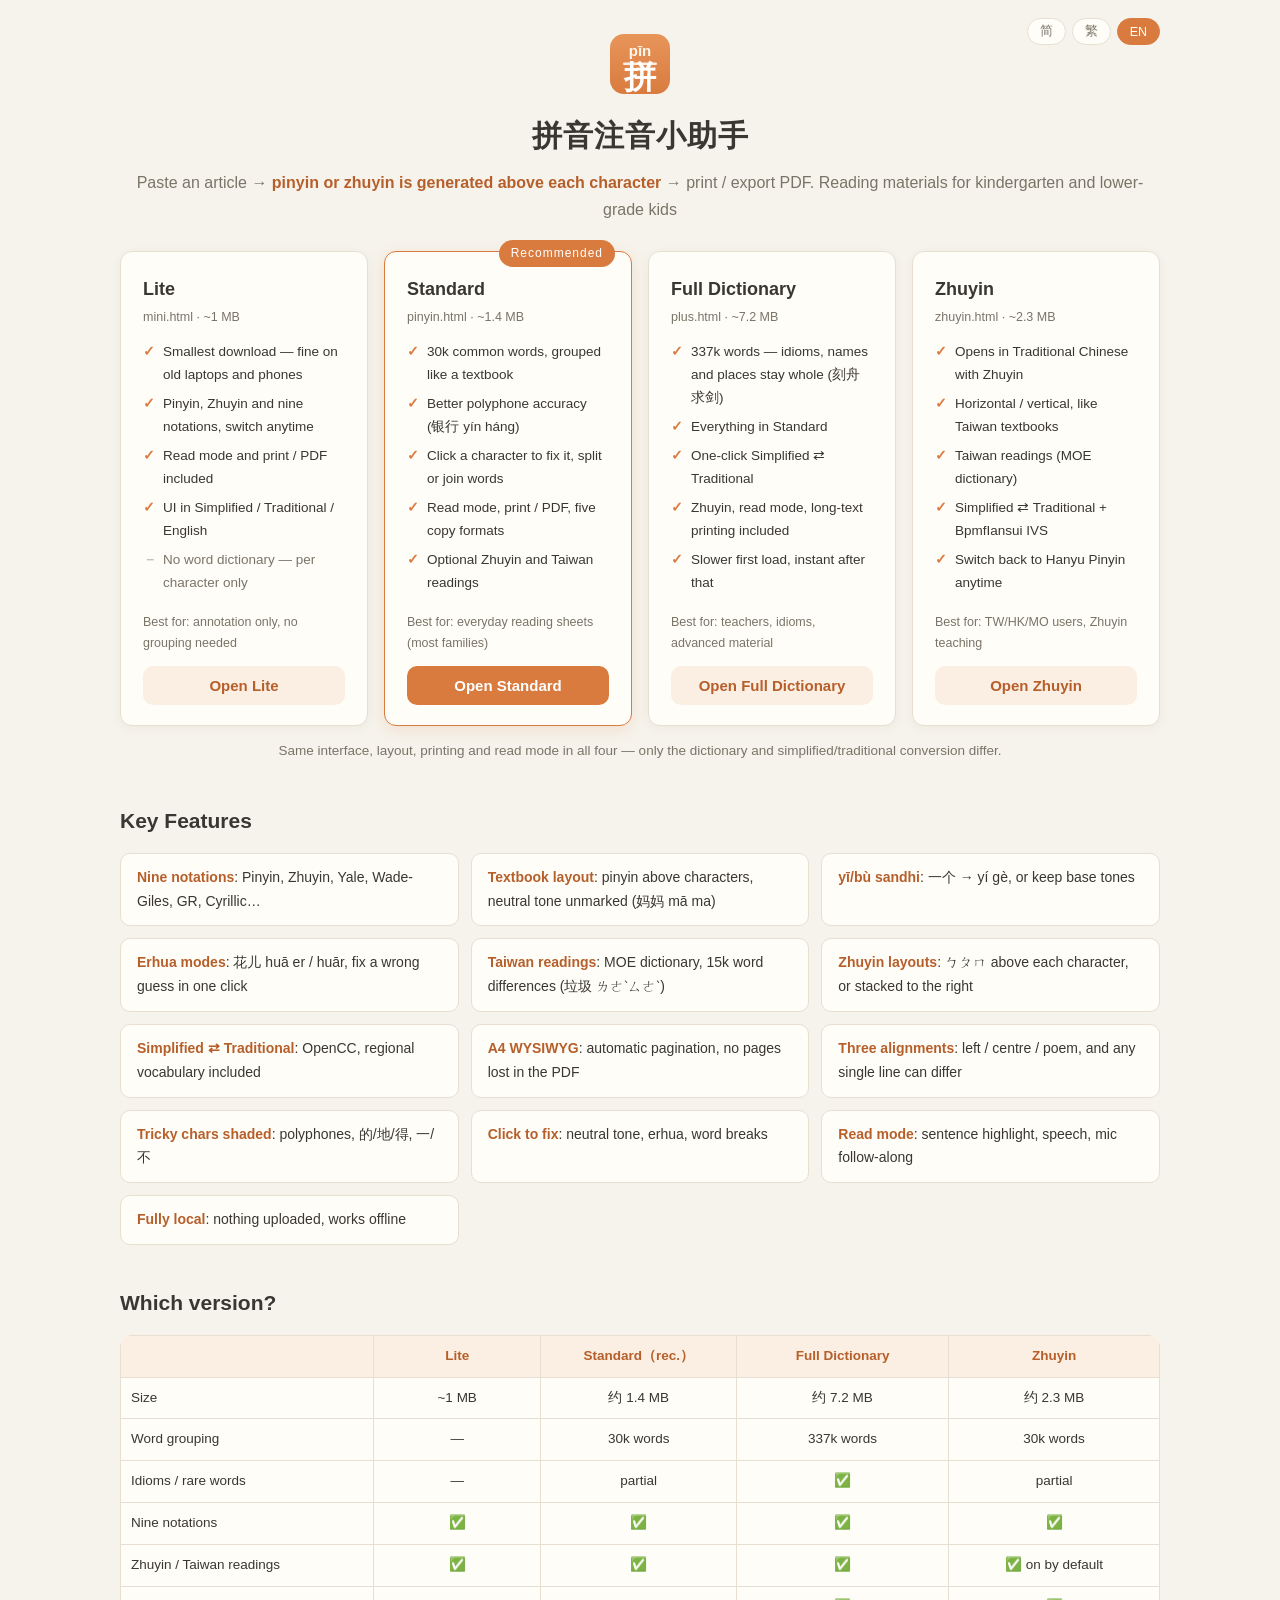
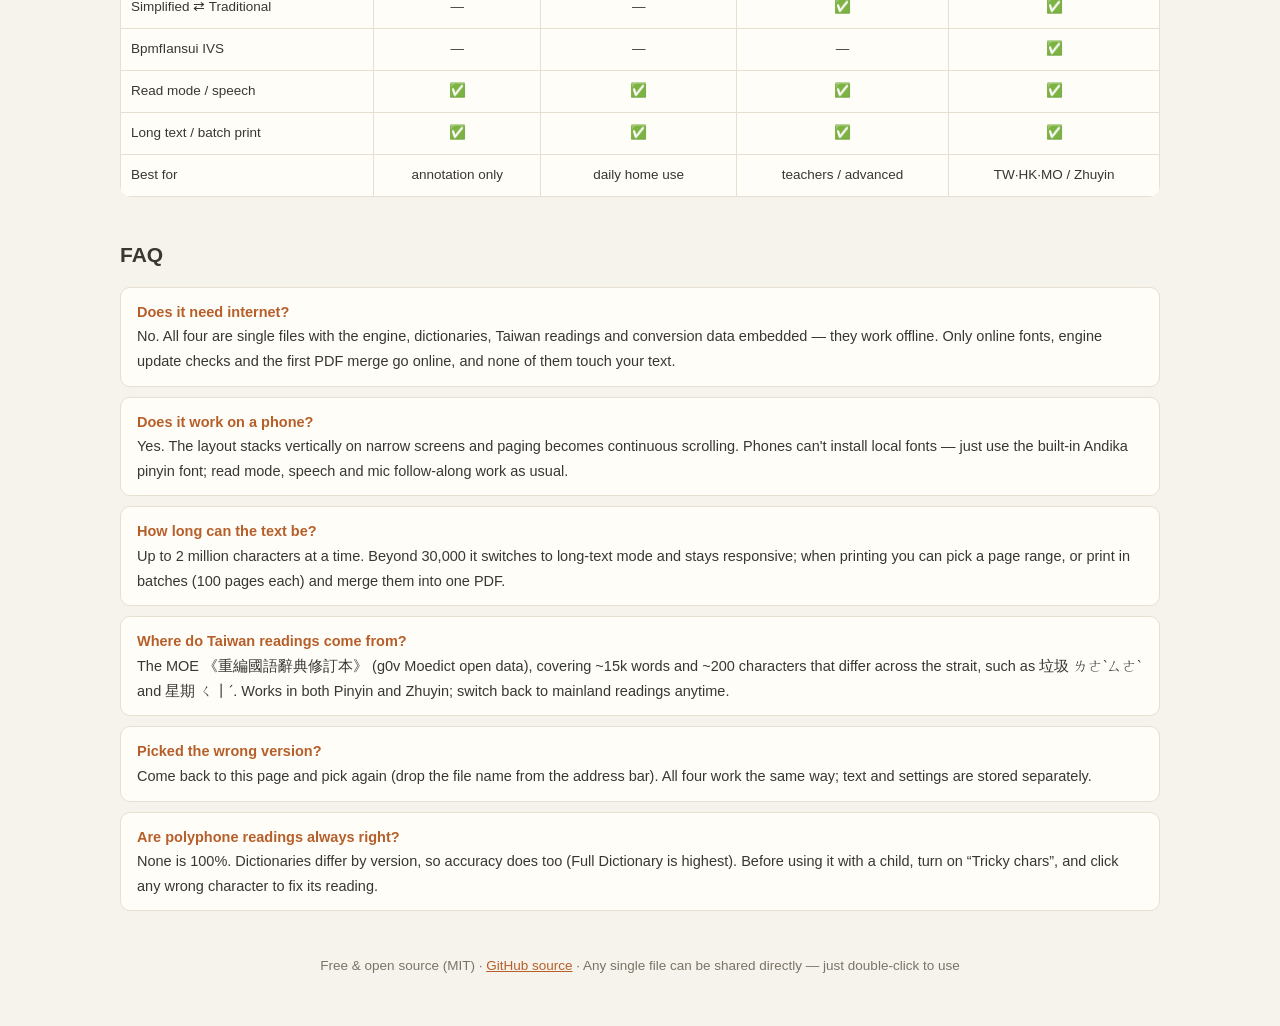
==== commit 1350961c: "Build artifacts from e69facc134234ecf3e467120be9496f6a7029ce8" ====
--- a/index.html
+++ b/index.html
@@ -22,7 +22,7 @@
   "operatingSystem": "Any (web browser)",
   "description": "把文章一键转成汉字上方带拼音或注音的读物：教材式排版、一/不变调、轻声儿化自动处理、台湾读音与注音符号、简繁转换、A4 分页打印导出，纯本地运行离线可用。",
   "offers": { "@type": "Offer", "price": "0", "priceCurrency": "CNY" },
-  "featureList": "教材式上下拼音排版,一/不变调开关,轻声自动不标调,儿化音双模式,智能中文分词,单字手动改读音,易错点高亮,台湾读音(臺灣《重編國語辭典修訂本》),注音符号ㄅㄆㄇ(横排/直排),简繁转换OpenCC,A4 自动分页与打印导出,阅读模式,四种复制格式,离线可用",
+  "featureList": "教材式上下拼音排版,一/不变调开关,轻声自动不标调,儿化音双模式,智能中文分词,单字手动改读音,易错点高亮,台湾读音(臺灣《重編國語辭典修訂本》),注音符号ㄅㄆㄇ(横排/直排),简繁转换OpenCC,A4 自动分页与打印导出,阅读模式,四种复制格式,三档对齐(左对齐/居中/诗词),离线可用",
   "isAccessibleForFree": true
 }
 </script>
@@ -145,7 +145,7 @@
   footer { margin-top: 44px; text-align: center; color: var(--ink-soft); font-size: 13.5px; }
   footer a { color: var(--accent-dark); }
 </style>
-</head>
+<!--analytics--><script>(function(){if(location.protocol==="file:")return;var s=document.createElement("script");s.defer=1;s.src="https://ana.tjsky.net/main.js";s.setAttribute("data-website-id","e374fa27-fdaa-4c61-a7f1-4e13b8de767c");document.head.appendChild(s)})()</script></head>
 <body>
 <div class="wrap" style="position:relative;">
   <div id="lang-sw" role="group" aria-label="Language">
@@ -242,6 +242,7 @@
       <div data-i18n="f.6"><b>注音横直排</b>：ㄅㄆㄇ 标在字上方，或竖排在字右侧</div>
       <div data-i18n="f.7"><b>简繁转换</b>：OpenCC 双向，连地区用词一起转</div>
       <div data-i18n="f.8"><b>A4 所见即所印</b>：自动分页，导出 PDF 不缺页</div>
+      <div data-i18n="f.13"><b>对齐三档</b>：左对齐 / 居中 / 诗词，标题那行能单独调</div>
       <div data-i18n="f.9"><b>易错字标色</b>：多音字、的 / 地 / 得、一 / 不 加底色</div>
       <div data-i18n="f.10"><b>点字改音</b>：轻声、儿化、断词都能手动调</div>
       <div data-i18n="f.11"><b>阅读模式</b>：逐句高亮、朗读、麦克风跟读</div>
@@ -327,6 +328,7 @@
     "f.6": "<b>注音橫直排</b>：ㄅㄆㄇ 標在字上方，或豎排在字右側",
     "f.7": "<b>簡繁轉換</b>：OpenCC 雙向，連地區用詞一起轉",
     "f.8": "<b>A4 所見即所印</b>：自動分頁，匯出 PDF 不缺頁",
+    "f.13": "<b>對齊三檔</b>：左對齊 / 置中 / 詩詞，標題那行能單獨調",
     "f.9": "<b>易錯字標色</b>：多音字、的 / 地 / 得、一 / 不 加底色",
     "t.mini": "輕量版", "t.pinyin": "主線版", "t.reco": "推薦",
     "t.plus": "完整詞典版", "t.zhuyin": "注音版",
@@ -395,6 +397,7 @@
     "f.6": "<b>Zhuyin layouts</b>: ㄅㄆㄇ above each character, or stacked to the right",
     "f.7": "<b>Simplified ⇄ Traditional</b>: OpenCC, regional vocabulary included",
     "f.8": "<b>A4 WYSIWYG</b>: automatic pagination, no pages lost in the PDF",
+    "f.13": "<b>Three alignments</b>: left / centre / poem, and any single line can differ",
     "f.9": "<b>Tricky chars shaded</b>: polyphones, 的/地/得, 一/不",
     "t.mini": "Lite", "t.pinyin": "Standard", "t.reco": "rec.",
     "t.plus": "Full Dictionary", "t.zhuyin": "Zhuyin",
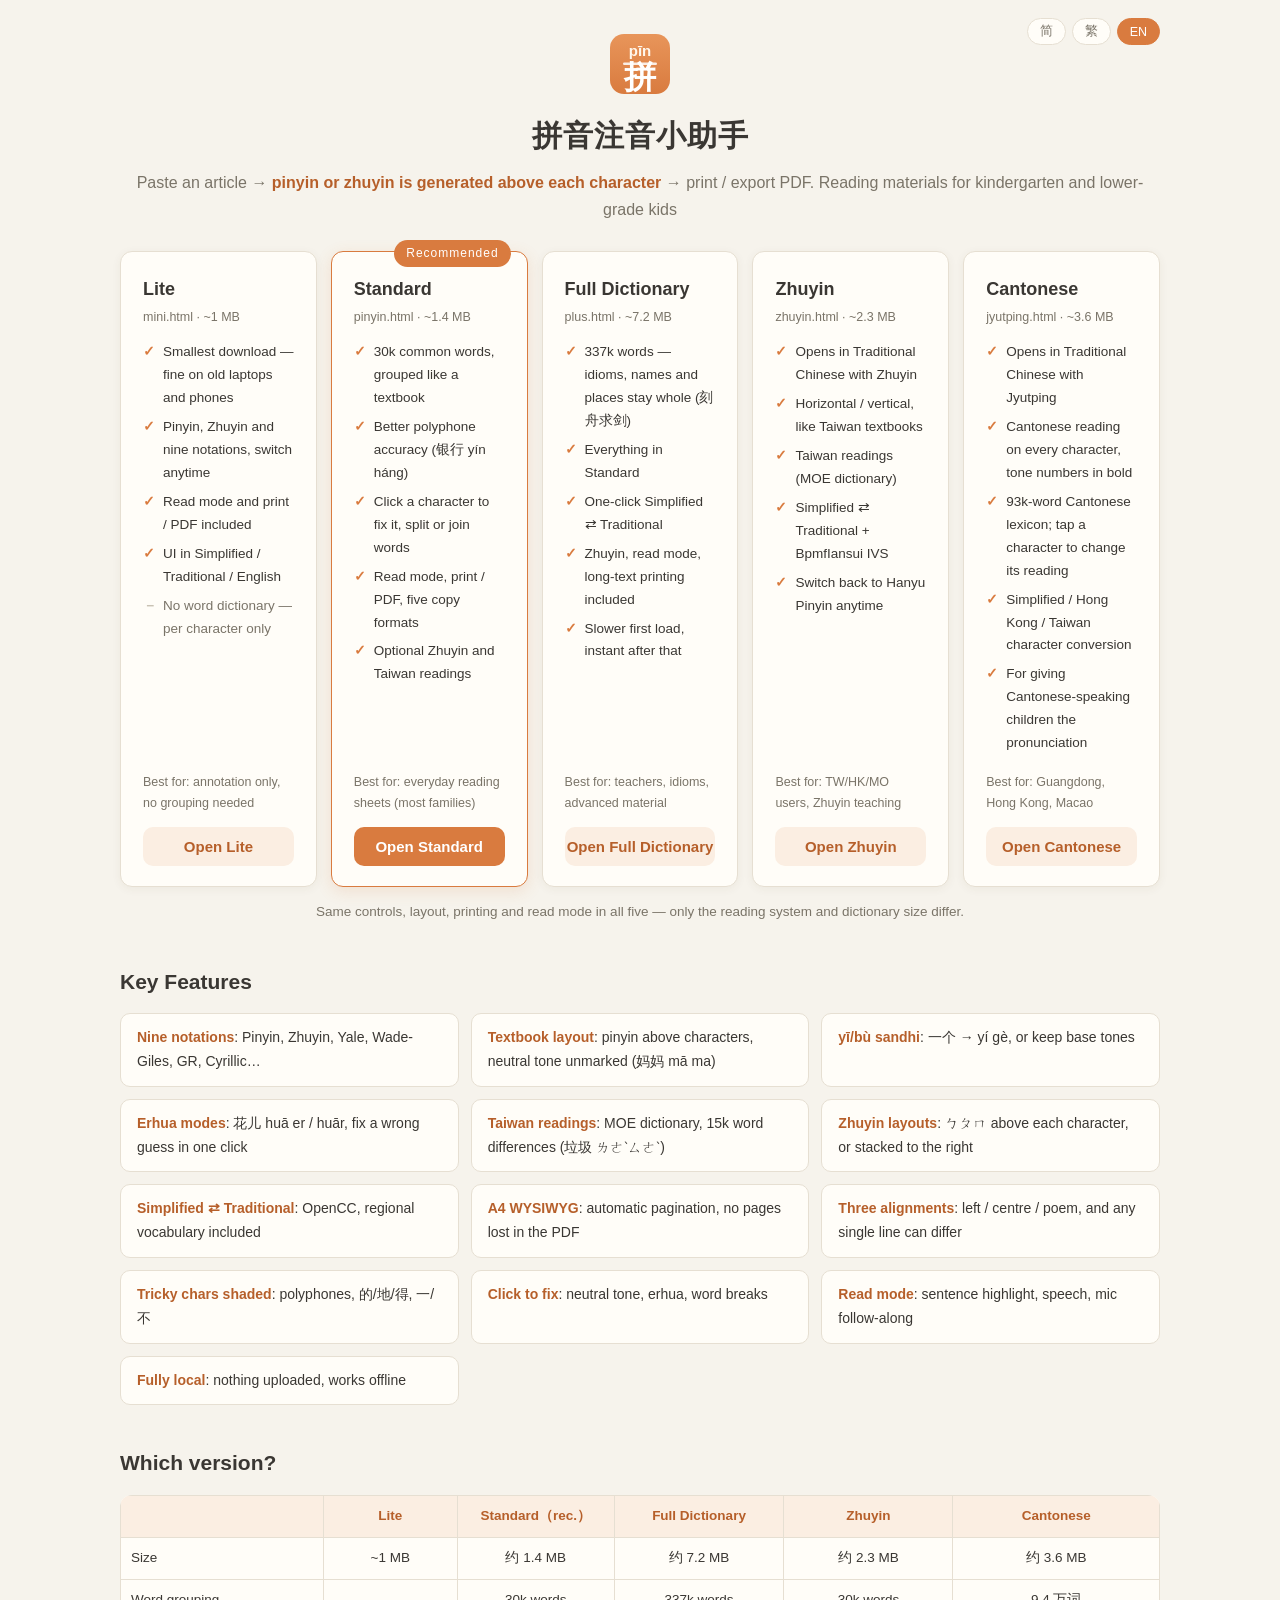
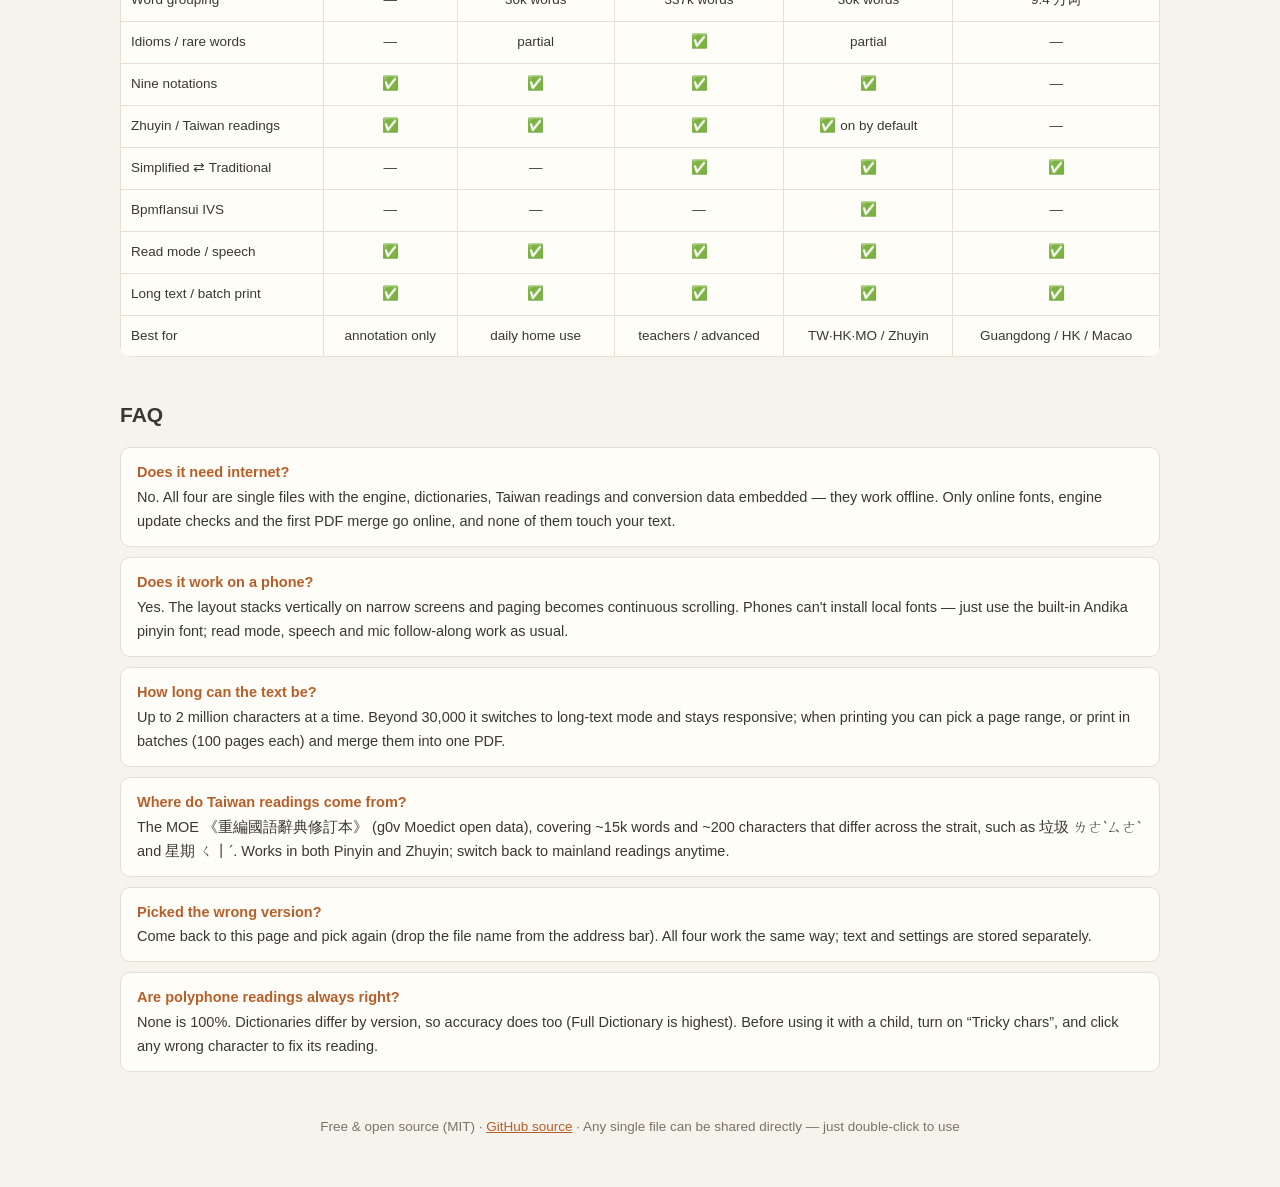
==== commit 74f43391: "feat(jyutping): 新增粤语版（粤拼注音） 给粤语母语的孩子标汉字读音，独立版本 jyutping.html。  数据 - 新增 seg-dict/build-jyutping.js：从 " ====
--- a/index.html
+++ b/index.html
@@ -4,11 +4,11 @@
 <meta charset="UTF-8">
 <meta name="viewport" content="width=device-width, initial-scale=1.0">
 <title>拼音注音小助手 - 一键给文章加拼音/注音，教材式注音排版工具</title>
-<meta name="description" content="把文章一键转成汉字上方带拼音或注音的读物：教材式排版、一/不变调、轻声儿化自动处理、台湾读音与注音符号（ㄅㄆㄇ，横排/直排）、OpenCC 简繁转换、A4 分页打印导出，纯本地运行离线可用。提供轻量版 / 主线版 / 完整词典版 / 注音版四个版本。">
+<meta name="description" content="把文章一键转成汉字上方带拼音或注音的读物：教材式排版、一/不变调、轻声儿化自动处理、台湾读音与注音符号（ㄅㄆㄇ，横排/直排）、OpenCC 简繁转换、A4 分页打印导出，纯本地运行离线可用。提供轻量版 / 主线版 / 完整词典版 / 注音版五个版本。">
 <meta name="keywords" content="拼音注音,汉字加拼音,注音工具,拼音排版,儿童拼音读物,一不变调,轻声,儿化音,注音符号,ㄅㄆㄇ,台湾读音,简繁转换,A4打印,离线工具">
 <link rel="canonical" href="https://pinyin-annotator.tjsky.net/">
 <meta property="og:title" content="拼音注音小助手 - 一键给文章加拼音/注音">
-<meta property="og:description" content="教材式上下拼音排版，一/不变调、轻声、儿化按教材习惯自动处理，台湾读音与注音符号、简繁转换，A4 分页打印导出，纯本地离线可用。四个版本按需选择。">
+<meta property="og:description" content="教材式上下拼音排版，一/不变调、轻声、儿化按教材习惯自动处理，台湾读音与注音符号、简繁转换，A4 分页打印导出，纯本地离线可用。五个版本按需选择。">
 <meta property="og:type" content="website">
 <meta property="og:url" content="https://pinyin-annotator.tjsky.net/">
 <link rel="icon" type="image/svg+xml" href="data:image/svg+xml,%3Csvg xmlns='http://www.w3.org/2000/svg' viewBox='0 0 64 64'%3E%3Cdefs%3E%3ClinearGradient id='g' x1='0' y1='0' x2='0' y2='1'%3E%3Cstop offset='0' stop-color='%23e8955a'/%3E%3Cstop offset='1' stop-color='%23d97b3f'/%3E%3C/linearGradient%3E%3C/defs%3E%3Crect x='2' y='2' width='60' height='60' rx='14' fill='url(%23g)'/%3E%3Ctext x='32' y='24' text-anchor='middle' font-family='Arial,sans-serif' font-size='15' font-weight='700' fill='%23fff7ec'%3Ep%C4%ABn%3C/text%3E%3Crect x='15' y='30.5' width='34' height='2.5' rx='1.25' fill='%23ffffff' opacity='.85'/%3E%3Ctext x='32' y='56' text-anchor='middle' font-family='KaiTi,STKaiti,SimSun,serif' font-size='32' font-weight='700' fill='%23ffffff'%3E%E6%8B%BC%3C/text%3E%3C/svg%3E">
@@ -77,9 +77,10 @@
   #resume button.ghost { background: transparent; color: var(--accent-dark); }
 
   /* 版本卡片 */
-  .cards { display: grid; grid-template-columns: repeat(4, 1fr); gap: 16px; margin-bottom: 12px; }
-  @media (max-width: 980px) { .cards { grid-template-columns: 1fr 1fr; } }
-  @media (max-width: 620px) { .cards { grid-template-columns: 1fr; } }
+  .cards { display: grid; grid-template-columns: repeat(5, 1fr); gap: 14px; margin-bottom: 12px; }
+  @media (max-width: 1100px) { .cards { grid-template-columns: repeat(3, 1fr); } }
+  @media (max-width: 760px) { .cards { grid-template-columns: 1fr 1fr; } }
+  @media (max-width: 560px) { .cards { grid-template-columns: 1fr; } }
   .card {
     background: var(--paper); border: 1px solid var(--line); border-radius: var(--radius);
     padding: 22px 22px 20px; position: relative; display: flex; flex-direction: column;
@@ -145,7 +146,7 @@
   footer { margin-top: 44px; text-align: center; color: var(--ink-soft); font-size: 13.5px; }
   footer a { color: var(--accent-dark); }
 </style>
-<!--analytics--><script>(function(){if(location.protocol==="file:")return;var s=document.createElement("script");s.defer=1;s.src="https://ana.tjsky.net/main.js";s.setAttribute("data-website-id","e374fa27-fdaa-4c61-a7f1-4e13b8de767c");document.head.appendChild(s)})()</script></head>
+</head>
 <body>
 <div class="wrap" style="position:relative;">
   <div id="lang-sw" role="group" aria-label="Language">
@@ -222,9 +223,22 @@
       <p class="size" data-i18n="v.zhuyin.fit">适合：港澳台用户、注音教学</p>
       <button class="go plain" data-ver="zhuyin" data-i18n="v.zhuyin.go">打开注音版</button>
     </div>
+    <div class="card" id="card-jyutping">
+      <h2 data-i18n="v.jyut.name">粤语版</h2>
+      <p class="file">jyutping.html · <span data-i18n="v.jyut.size">约 3.6 MB</span></p>
+      <ul>
+        <li data-i18n="v.jyut.li1">打开就是繁体界面 + 粤拼（Jyutping）</li>
+        <li data-i18n="v.jyut.li2">每个字标粤语读音，调号加粗好认</li>
+        <li data-i18n="v.jyut.li3">9.4 万粤语词表定音，多音字可点着改</li>
+        <li data-i18n="v.jyut.li4">简体 / 香港 / 台湾用字转换</li>
+        <li data-i18n="v.jyut.li5">给粤语母语的孩子标读音</li>
+      </ul>
+      <p class="size" data-i18n="v.jyut.fit">适合：广东、香港、澳门</p>
+      <button class="go plain" data-ver="jyutping" data-i18n="v.jyut.go">打开粤语版</button>
+    </div>
   </div>
 
-  <p class="same-note" data-i18n="v.same">四个版本的界面、排版、打印、阅读模式完全一样，只差词典大小和简繁转换。</p>
+  <p class="same-note" data-i18n="v.same">五个版本的操作、排版、打印、阅读模式完全一样，只差读音体系和词典大小。</p>
 
   <div id="progress" hidden>
     <span class="txt" id="prog-txt"></span>
@@ -251,7 +265,7 @@
   </section>
 
   <section>
-    <h2 data-i18n="sec.cmp">四个版本怎么选</h2>
+    <h2 data-i18n="sec.cmp">五个版本怎么选</h2>
     <div class="tbl-wrap">
     <table>
       <tr>
@@ -260,28 +274,29 @@
         <th><span data-i18n="t.pinyin">主线版</span>（<span data-i18n="t.reco">推荐</span>）</th>
         <th data-i18n="t.plus">完整词典版</th>
         <th data-i18n="t.zhuyin">注音版</th>
+        <th data-i18n="t.jyut">粤语版</th>
       </tr>
-      <tr><td data-i18n="t.r1">体积</td><td data-i18n="t.r1v">约 1 MB</td><td>约 1.4 MB</td><td>约 7.2 MB</td><td>约 2.3 MB</td></tr>
-      <tr><td data-i18n="t.r3">按词连排</td><td>—</td><td data-i18n="t.r3v1">3 万词</td><td data-i18n="t.r3v2">33.7 万词</td><td data-i18n="t.r3v1">3 万词</td></tr>
-      <tr><td data-i18n="t.r4">成语 / 长尾词成词</td><td>—</td><td data-i18n="t.r4v">部分</td><td>✅</td><td data-i18n="t.r4v">部分</td></tr>
-      <tr><td data-i18n="t.r8">九种音标</td><td>✅</td><td>✅</td><td>✅</td><td>✅</td></tr>
-      <tr><td data-i18n="t.r5">注音符号 / 台湾读音</td><td>✅</td><td>✅</td><td>✅</td><td data-i18n="t.r5v">✅ 默认开</td></tr>
-      <tr><td data-i18n="t.r6">简 ⇄ 繁转换</td><td>—</td><td>—</td><td>✅</td><td>✅</td></tr>
-      <tr><td data-i18n="t.r9">注音芫荽 IVS</td><td>—</td><td>—</td><td>—</td><td>✅</td></tr>
-      <tr><td data-i18n="t.r10">阅读模式 / 朗读跟读</td><td>✅</td><td>✅</td><td>✅</td><td>✅</td></tr>
-      <tr><td data-i18n="t.r11">长文 / 分批打印</td><td>✅</td><td>✅</td><td>✅</td><td>✅</td></tr>
-      <tr><td data-i18n="t.r7">适合</td><td data-i18n="t.r7a">只要注音排版</td><td data-i18n="t.r7b">日常家用</td><td data-i18n="t.r7c">老师 / 进阶</td><td data-i18n="t.r7d">港澳台 / 注音</td></tr>
+      <tr><td data-i18n="t.r1">体积</td><td data-i18n="t.r1v">约 1 MB</td><td>约 1.4 MB</td><td>约 7.2 MB</td><td>约 2.3 MB</td><td>约 3.6 MB</td></tr>
+      <tr><td data-i18n="t.r3">按词连排</td><td>—</td><td data-i18n="t.r3v1">3 万词</td><td data-i18n="t.r3v2">33.7 万词</td><td data-i18n="t.r3v1">3 万词</td><td>9.4 万词</td></tr>
+      <tr><td data-i18n="t.r4">成语 / 长尾词成词</td><td>—</td><td data-i18n="t.r4v">部分</td><td>✅</td><td data-i18n="t.r4v">部分</td><td>—</td></tr>
+      <tr><td data-i18n="t.r8">九种音标</td><td>✅</td><td>✅</td><td>✅</td><td>✅</td><td>—</td></tr>
+      <tr><td data-i18n="t.r5">注音符号 / 台湾读音</td><td>✅</td><td>✅</td><td>✅</td><td data-i18n="t.r5v">✅ 默认开</td><td>—</td></tr>
+      <tr><td data-i18n="t.r6">简 ⇄ 繁转换</td><td>—</td><td>—</td><td>✅</td><td>✅</td><td>✅</td></tr>
+      <tr><td data-i18n="t.r9">注音芫荽 IVS</td><td>—</td><td>—</td><td>—</td><td>✅</td><td>—</td></tr>
+      <tr><td data-i18n="t.r10">阅读模式 / 朗读跟读</td><td>✅</td><td>✅</td><td>✅</td><td>✅</td><td>✅</td></tr>
+      <tr><td data-i18n="t.r11">长文 / 分批打印</td><td>✅</td><td>✅</td><td>✅</td><td>✅</td><td>✅</td></tr>
+      <tr><td data-i18n="t.r7">适合</td><td data-i18n="t.r7a">只要注音排版</td><td data-i18n="t.r7b">日常家用</td><td data-i18n="t.r7c">老师 / 进阶</td><td data-i18n="t.r7d">港澳台 / 注音</td><td data-i18n="t.r7e">广东 / 香港 / 澳门</td></tr>
     </table>
     </div>
   </section>
 
   <section class="faq">
     <h2 data-i18n="sec.faq">常见问题</h2>
-    <div data-i18n="faq.1"><b>需要联网吗？</b><br>不用。四个版本都是单文件，拼音引擎、词典、台湾读音表、简繁转换数据全部内嵌，断网双击就能用。只有在线字体、检查引擎更新、第一次合并 PDF 需要联网，都不碰你的文章。</div>
+    <div data-i18n="faq.1"><b>需要联网吗？</b><br>不用。五个版本都是单文件，拼音引擎、词典、台湾读音表、简繁转换数据全部内嵌，断网双击就能用。只有在线字体、检查引擎更新、第一次合并 PDF 需要联网，都不碰你的文章。</div>
     <div data-i18n="faq.2"><b>手机上能用吗？</b><br>能，界面会跟着屏幕宽度自动改成上下排列，翻页变成连续滑动。手机上装不了本地字体，用内置的 Andika 拼音字体就行；阅读模式的朗读和跟读也照常可用。</div>
     <div data-i18n="faq.3"><b>文章能放多长？</b><br>单次最多 200 万字。超过 3 万字会自动进入长文模式，边排版边看、不卡界面；打印时可以选页码范围，也可以分批打印（每批 100 页）再合成一个 PDF。</div>
     <div data-i18n="faq.4"><b>台湾读音从哪来？</b><br>教育部《重編國語辭典修訂本》（g0v 萌典开放数据），覆盖约 1.5 万个两岸读音不同的词和近 200 个字，比如垃圾 ㄌㄜˋㄙㄜˋ、星期 ㄑ丨ˊ。拼音和注音模式都生效，随时能切回普通话读音。</div>
-    <div data-i18n="faq.5"><b>选错了版本怎么办？</b><br>回到这一页换就行（地址栏去掉文件名回车）。四个版本的操作完全一样，输入的文章和设置各自独立保存。</div>
+    <div data-i18n="faq.5"><b>选错了版本怎么办？</b><br>回到这一页换就行（地址栏去掉文件名回车）。五个版本的操作完全一样，输入的文章和设置各自独立保存。</div>
     <div data-i18n="faq.6"><b>多音字能全对吗？</b><br>都做不到 100%，各版本词典不同，准确率也不同（完整词典版最高）。给孩子用之前，勾上「易错字」过一遍，发现错了点那个字就能改读音。</div>
   </section>
 
@@ -318,8 +333,15 @@
     "v.zhuyin.li1": "開啟就是繁體介面 + 注音符號", "v.zhuyin.li2": "橫排 / 直排，像臺灣課本",
     "v.zhuyin.li3": "臺灣讀音（教育部《重編國語辭典修訂本》）", "v.zhuyin.li4": "簡 ⇄ 繁轉換 + 注音芫荽 IVS",
     "v.zhuyin.li5": "也能切回漢語拼音",
+    "v.jyut.name": "粵語版", "v.jyut.size": "約 3.6 MB", "v.jyut.go": "開啟粵語版",
+    "v.jyut.li1": "開啟就是繁體介面 + 粵拼（Jyutping）",
+    "v.jyut.li2": "每個字標粵語讀音，調號加粗易認",
+    "v.jyut.li3": "9.4 萬粵語詞表定音，多音字可點着改",
+    "v.jyut.li4": "簡體 / 香港 / 臺灣用字轉換",
+    "v.jyut.li5": "給粵語母語的孩子標讀音",
+    "v.jyut.fit": "適合：廣東、香港、澳門",
     "v.zhuyin.fit": "適合：港澳台使用者、注音教學",
-    "sec.feat": "核心功能", "sec.cmp": "四個版本怎麼選", "sec.faq": "常見問題",
+    "sec.feat": "核心功能", "sec.cmp": "五個版本怎麼選", "sec.faq": "常見問題",
     "f.1": "<b>九種音標</b>：漢語拼音、注音、耶魯、威妥瑪、國羅、西里爾…隨時換",
     "f.2": "<b>教材式排版</b>：拼音在字上方，輕聲自動不標調（媽媽 mā ma）",
     "f.3": "<b>一 / 不變調</b>：一個 → yí gè，也可切回本調",
@@ -331,22 +353,23 @@
     "f.13": "<b>對齊三檔</b>：左對齊 / 置中 / 詩詞，標題那行能單獨調",
     "f.9": "<b>易錯字標色</b>：多音字、的 / 地 / 得、一 / 不 加底色",
     "t.mini": "輕量版", "t.pinyin": "主線版", "t.reco": "推薦",
-    "t.plus": "完整詞典版", "t.zhuyin": "注音版",
+    "t.plus": "完整詞典版", "t.zhuyin": "注音版", "t.jyut": "粵語版",
     "t.r1": "體積", "t.r1v": "約 1 MB", "t.r2": "逐字注音",
     "t.r3": "按詞連排", "t.r4": "成語 / 長尾詞成詞", "t.r4v": "部分",
     "t.r5": "注音符號 / 臺灣讀音", "t.r5v": "✅ 預設開",
     "t.r6": "簡 ⇄ 繁轉換", "t.r7": "適合",
     "t.r7a": "只要注音排版", "t.r7b": "日常家用", "t.r7c": "老師 / 進階", "t.r7d": "港澳台 / 注音",
-    "faq.1": "<b>需要連網嗎？</b><br>不用。四個版本都是單一檔案，拼音引擎、詞典、臺灣讀音表、簡繁轉換資料全部內嵌，斷網雙擊就能用。只有在線字型、檢查引擎更新、第一次合併 PDF 需要連網，都不碰你的文章。",
+    "t.r7e": "廣東 / 香港 / 澳門",
+    "faq.1": "<b>需要連網嗎？</b><br>不用。五個版本都是單一檔案，拼音引擎、詞典、臺灣讀音表、簡繁轉換資料全部內嵌，斷網雙擊就能用。只有在線字型、檢查引擎更新、第一次合併 PDF 需要連網，都不碰你的文章。",
     "faq.2": "<b>手機上能用嗎？</b><br>能，介面會跟著螢幕寬度自動改成上下排列，翻頁變成連續滑動。手機裝不了本機字型，用內建的 Andika 拼音字型就行；閱讀模式的朗讀和跟讀也照常可用。",
     "faq.3": "<b>文章能放多長？</b><br>單次最多 200 萬字。超過 3 萬字會自動進入長文模式，邊排版邊看、不卡介面；列印時可以選頁碼範圍，也可以分批列印（每批 100 頁）再合成一個 PDF。",
     "faq.4": "<b>臺灣讀音從哪來？</b><br>教育部《重編國語辭典修訂本》（g0v 萌典開放資料），涵蓋約 1.5 萬個兩岸讀音不同的詞和近 200 個字，例如垃圾 ㄌㄜˋㄙㄜˋ、星期 ㄑ丨ˊ。拼音和注音模式都生效，隨時能切回普通話讀音。",
-    "faq.5": "<b>選錯了版本怎麼辦？</b><br>回到這一頁換就好（網址列去掉檔名按 Enter）。四個版本的操作完全一樣，輸入的文章和設定各自獨立儲存。",
+    "faq.5": "<b>選錯了版本怎麼辦？</b><br>回到這一頁換就好（網址列去掉檔名按 Enter）。五個版本的操作完全一樣，輸入的文章和設定各自獨立儲存。",
     "ft.1": "開源免費（MIT）", "ft.2": "GitHub 原始碼", "ft.3": "也可以把任一版本檔案直接傳給別人，雙擊即用",
     "prog.prep": "正在準備完整詞典版…（約 7.2 MB）", "prog.dl": "正在下載完整詞典版：<b>{p}%</b>（{a} / {t} MB），下載完成後自動進入…",
     "prog.recv": "正在下載完整詞典版：已接收 <b>{a}</b> / 約 7.2 MB…", "prog.stall": "正在下載完整詞典版…已接收 <b>{a}</b> / 約 7.2 MB",
 
-    "v.same": "四個版本的介面、排版、列印、閱讀模式完全一樣，只差詞典大小和簡繁轉換。",
+    "v.same": "五個版本的操作、排版、列印、閱讀模式完全一樣，只差讀音體系和詞典大小。",
     "f.10": "<b>點字改音</b>：輕聲、兒化、斷詞都能手動調",
     "f.11": "<b>閱讀模式</b>：逐句高亮、朗讀、麥克風跟讀",
     "f.12": "<b>純本機</b>：文章不上傳，斷網雙擊就能用",
@@ -387,6 +410,13 @@
     "v.zhuyin.li3": "Taiwan readings (MOE dictionary)",
     "v.zhuyin.li4": "Simplified ⇄ Traditional + BpmfIansui IVS",
     "v.zhuyin.li5": "Switch back to Hanyu Pinyin anytime",
+    "v.jyut.name": "Cantonese", "v.jyut.size": "~3.6 MB", "v.jyut.go": "Open Cantonese",
+    "v.jyut.li1": "Opens in Traditional Chinese with Jyutping",
+    "v.jyut.li2": "Cantonese reading on every character, tone numbers in bold",
+    "v.jyut.li3": "93k-word Cantonese lexicon; tap a character to change its reading",
+    "v.jyut.li4": "Simplified / Hong Kong / Taiwan character conversion",
+    "v.jyut.li5": "For giving Cantonese-speaking children the pronunciation",
+    "v.jyut.fit": "Best for: Guangdong, Hong Kong, Macao",
     "v.zhuyin.fit": "Best for: TW/HK/MO users, Zhuyin teaching",
     "sec.feat": "Key Features", "sec.cmp": "Which version?", "sec.faq": "FAQ",
     "f.1": "<b>Nine notations</b>: Pinyin, Zhuyin, Yale, Wade-Giles, GR, Cyrillic…",
@@ -400,12 +430,13 @@
     "f.13": "<b>Three alignments</b>: left / centre / poem, and any single line can differ",
     "f.9": "<b>Tricky chars shaded</b>: polyphones, 的/地/得, 一/不",
     "t.mini": "Lite", "t.pinyin": "Standard", "t.reco": "rec.",
-    "t.plus": "Full Dictionary", "t.zhuyin": "Zhuyin",
+    "t.plus": "Full Dictionary", "t.zhuyin": "Zhuyin", "t.jyut": "Cantonese",
     "t.r1": "Size", "t.r1v": "~1 MB", "t.r2": "Per-character pinyin",
     "t.r3": "Word grouping", "t.r4": "Idioms / rare words", "t.r4v": "partial",
     "t.r5": "Zhuyin / Taiwan readings", "t.r5v": "✅ on by default",
     "t.r6": "Simplified ⇄ Traditional", "t.r7": "Best for",
     "t.r7a": "annotation only", "t.r7b": "daily home use", "t.r7c": "teachers / advanced", "t.r7d": "TW·HK·MO / Zhuyin",
+    "t.r7e": "Guangdong / HK / Macao",
     "faq.1": "<b>Does it need internet?</b><br>No. All four are single files with the engine, dictionaries, Taiwan readings and conversion data embedded — they work offline. Only online fonts, engine update checks and the first PDF merge go online, and none of them touch your text.",
     "faq.2": "<b>Does it work on a phone?</b><br>Yes. The layout stacks vertically on narrow screens and paging becomes continuous scrolling. Phones can't install local fonts — just use the built-in Andika pinyin font; read mode, speech and mic follow-along work as usual.",
     "faq.3": "<b>How long can the text be?</b><br>Up to 2 million characters at a time. Beyond 30,000 it switches to long-text mode and stays responsive; when printing you can pick a page range, or print in batches (100 pages each) and merge them into one PDF.",
@@ -414,7 +445,7 @@
     "ft.1": "Free & open source (MIT)", "ft.2": "GitHub source", "ft.3": "Any single file can be shared directly — just double-click to use",
     "prog.prep": "Preparing Full Dictionary version… (~7.2 MB)", "prog.dl": "Downloading Full Dictionary: <b>{p}%</b> ({a} / {t} MB), entering automatically when done…",
     "prog.recv": "Downloading Full Dictionary: <b>{a}</b> / ~7.2 MB received…", "prog.stall": "Downloading Full Dictionary… <b>{a}</b> / ~7.2 MB received",
-    "v.same": "Same interface, layout, printing and read mode in all four — only the dictionary and simplified/traditional conversion differ.",
+    "v.same": "Same controls, layout, printing and read mode in all five — only the reading system and dictionary size differ.",
     "f.10": "<b>Click to fix</b>: neutral tone, erhua, word breaks",
     "f.11": "<b>Read mode</b>: sentence highlight, speech, mic follow-along",
     "f.12": "<b>Fully local</b>: nothing uploaded, works offline",
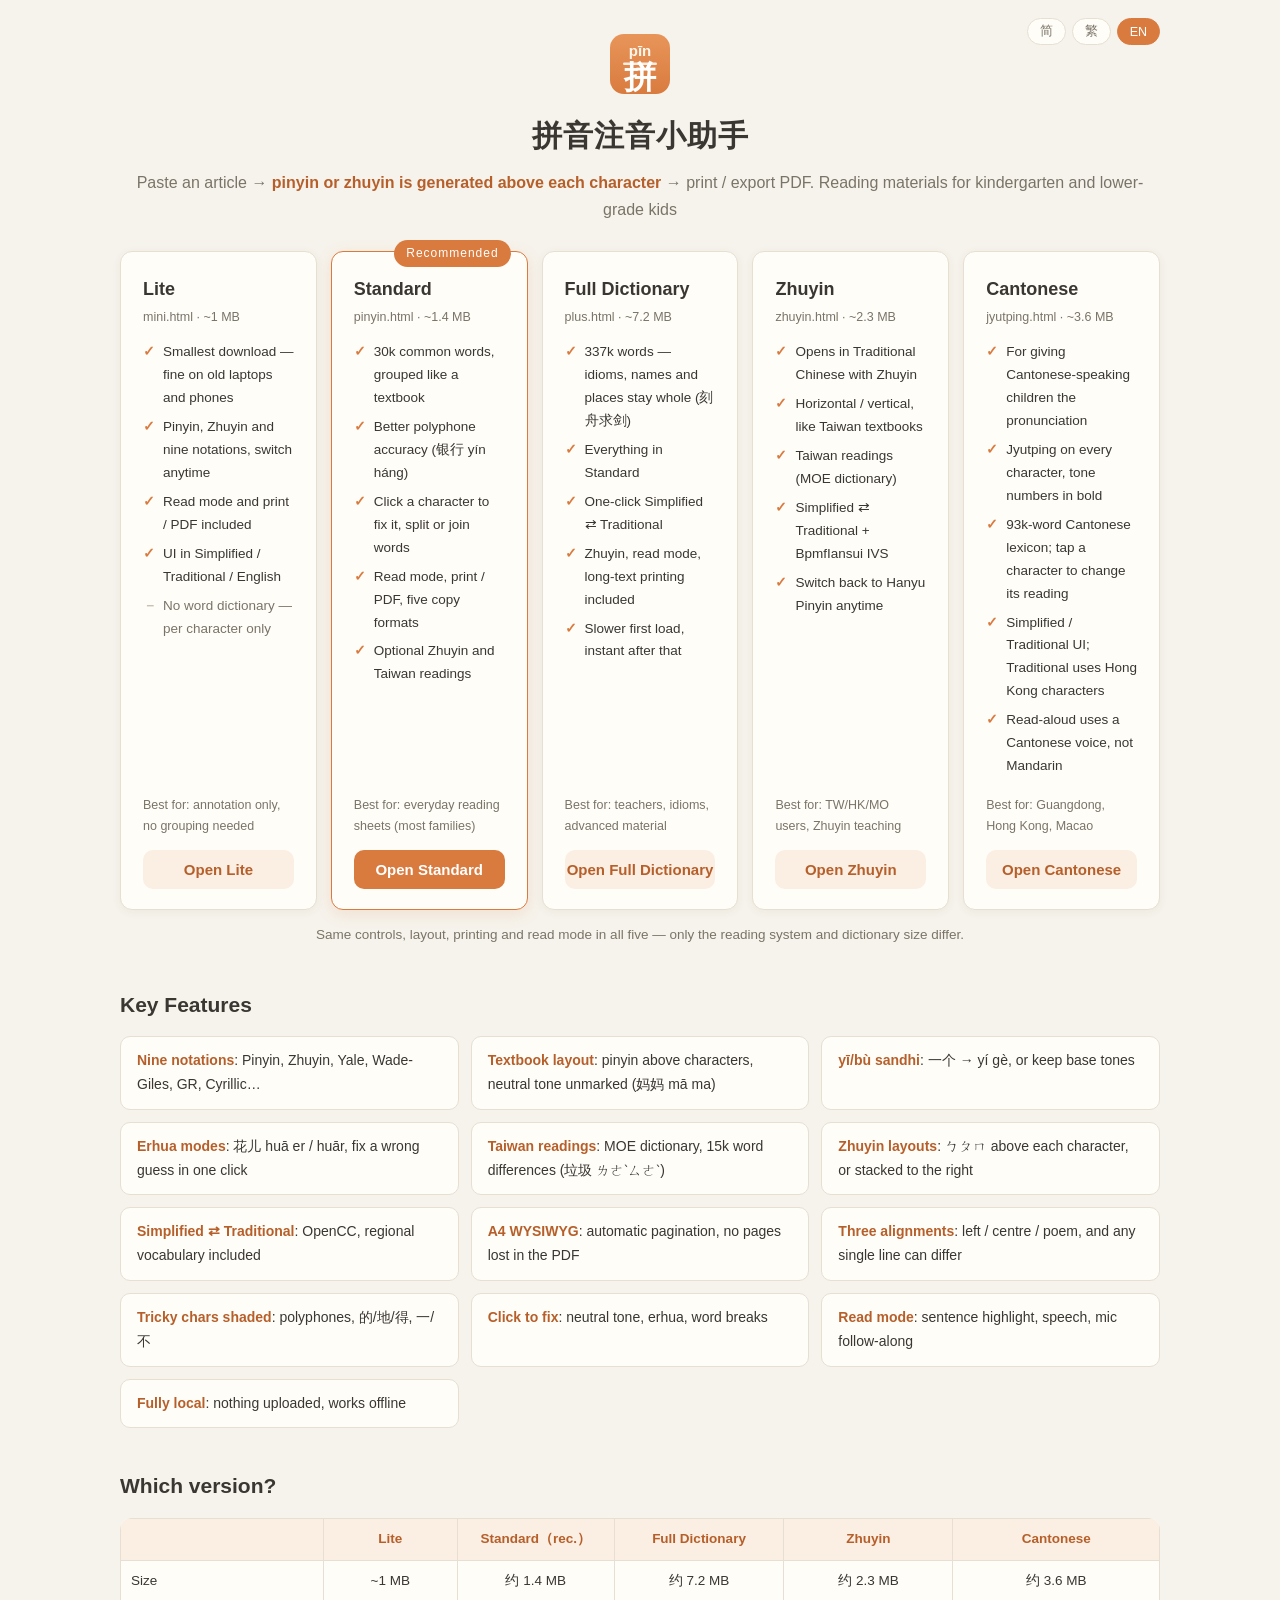
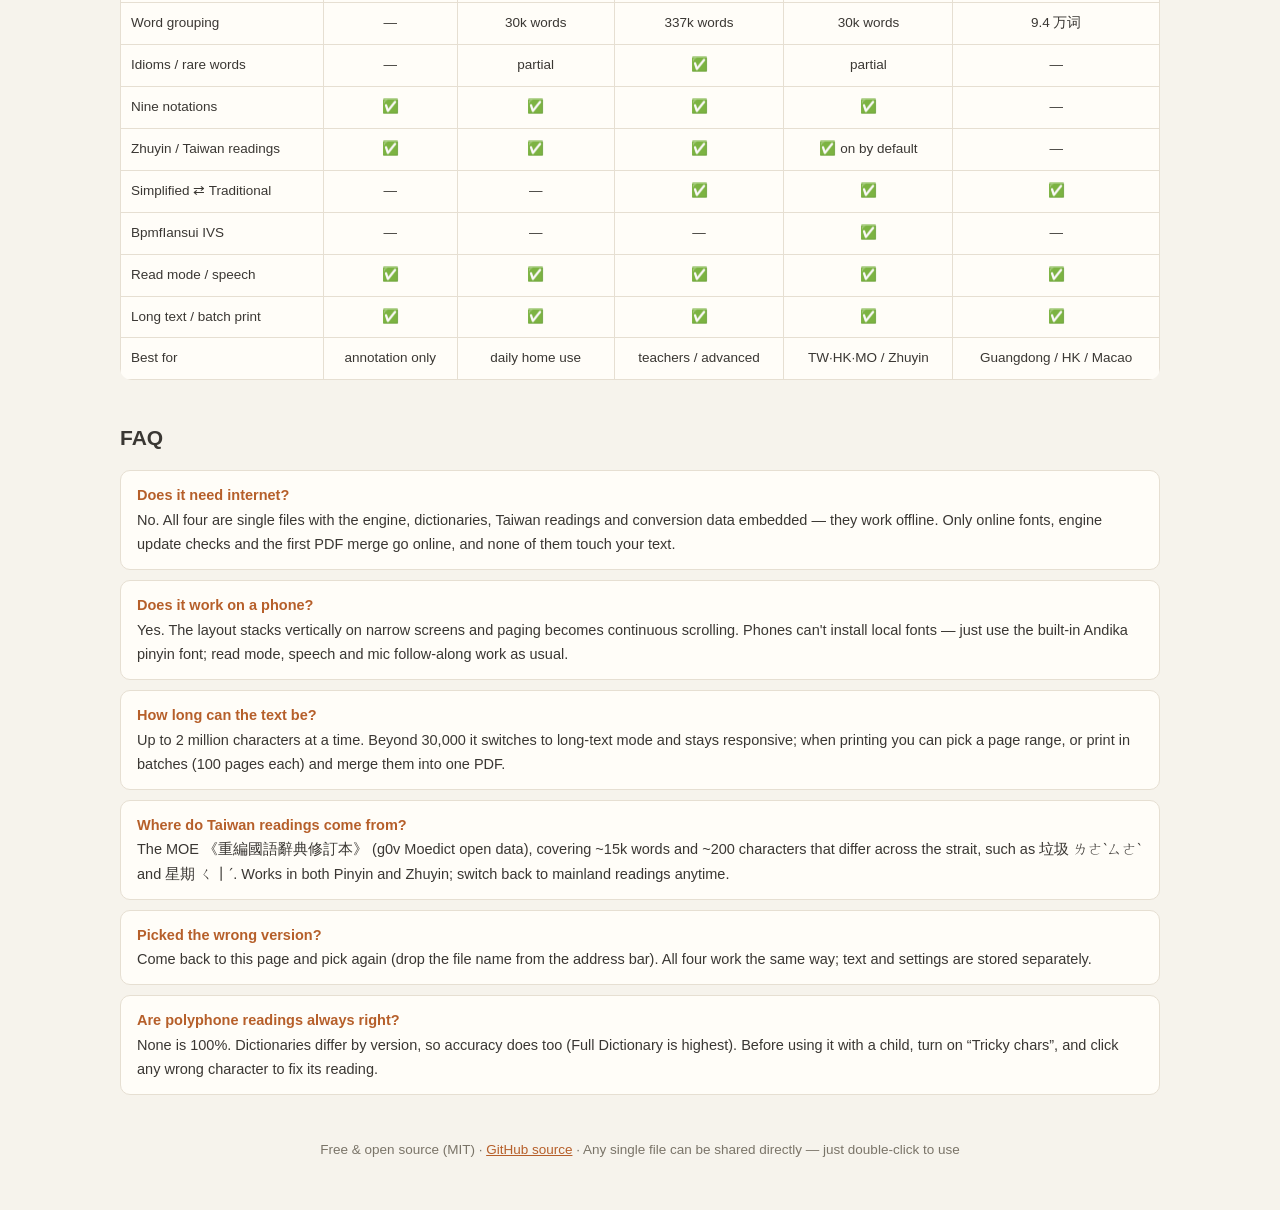
==== commit 2b7489d5: "docs(jyutping): 收尾文档与首页卡片（v1.8.0，待审核） - 三份 README：粤语版段落补上按词连排、香港繁体界面、粤语语音朗读；   版本表改为「简体 / 香港繁体界面」；举例" ====
--- a/index.html
+++ b/index.html
@@ -227,11 +227,11 @@
       <h2 data-i18n="v.jyut.name">粤语版</h2>
       <p class="file">jyutping.html · <span data-i18n="v.jyut.size">约 3.6 MB</span></p>
       <ul>
-        <li data-i18n="v.jyut.li1">打开就是繁体界面 + 粤拼（Jyutping）</li>
-        <li data-i18n="v.jyut.li2">每个字标粤语读音，调号加粗好认</li>
+        <li data-i18n="v.jyut.li1">给粤语母语的孩子标读音</li>
+        <li data-i18n="v.jyut.li2">每个字标粤拼，调号加粗好认</li>
         <li data-i18n="v.jyut.li3">9.4 万粤语词表定音，多音字可点着改</li>
-        <li data-i18n="v.jyut.li4">简体 / 香港 / 台湾用字转换</li>
-        <li data-i18n="v.jyut.li5">给粤语母语的孩子标读音</li>
+        <li data-i18n="v.jyut.li4">简体 / 繁体界面，繁体用香港用字</li>
+        <li data-i18n="v.jyut.li5">朗读用粤语语音，不用国语代读</li>
       </ul>
       <p class="size" data-i18n="v.jyut.fit">适合：广东、香港、澳门</p>
       <button class="go plain" data-ver="jyutping" data-i18n="v.jyut.go">打开粤语版</button>
@@ -334,11 +334,11 @@
     "v.zhuyin.li3": "臺灣讀音（教育部《重編國語辭典修訂本》）", "v.zhuyin.li4": "簡 ⇄ 繁轉換 + 注音芫荽 IVS",
     "v.zhuyin.li5": "也能切回漢語拼音",
     "v.jyut.name": "粵語版", "v.jyut.size": "約 3.6 MB", "v.jyut.go": "開啟粵語版",
-    "v.jyut.li1": "開啟就是繁體介面 + 粵拼（Jyutping）",
-    "v.jyut.li2": "每個字標粵語讀音，調號加粗易認",
+    "v.jyut.li1": "給粵語母語的孩子標讀音",
+    "v.jyut.li2": "每個字標粵拼，調號加粗易認",
     "v.jyut.li3": "9.4 萬粵語詞表定音，多音字可點着改",
-    "v.jyut.li4": "簡體 / 香港 / 臺灣用字轉換",
-    "v.jyut.li5": "給粵語母語的孩子標讀音",
+    "v.jyut.li4": "簡體 / 繁體介面，繁體用香港用字",
+    "v.jyut.li5": "朗讀用粵語語音，不用國語代讀",
     "v.jyut.fit": "適合：廣東、香港、澳門",
     "v.zhuyin.fit": "適合：港澳台使用者、注音教學",
     "sec.feat": "核心功能", "sec.cmp": "五個版本怎麼選", "sec.faq": "常見問題",
@@ -411,11 +411,11 @@
     "v.zhuyin.li4": "Simplified ⇄ Traditional + BpmfIansui IVS",
     "v.zhuyin.li5": "Switch back to Hanyu Pinyin anytime",
     "v.jyut.name": "Cantonese", "v.jyut.size": "~3.6 MB", "v.jyut.go": "Open Cantonese",
-    "v.jyut.li1": "Opens in Traditional Chinese with Jyutping",
-    "v.jyut.li2": "Cantonese reading on every character, tone numbers in bold",
+    "v.jyut.li1": "For giving Cantonese-speaking children the pronunciation",
+    "v.jyut.li2": "Jyutping on every character, tone numbers in bold",
     "v.jyut.li3": "93k-word Cantonese lexicon; tap a character to change its reading",
-    "v.jyut.li4": "Simplified / Hong Kong / Taiwan character conversion",
-    "v.jyut.li5": "For giving Cantonese-speaking children the pronunciation",
+    "v.jyut.li4": "Simplified / Traditional UI; Traditional uses Hong Kong characters",
+    "v.jyut.li5": "Read-aloud uses a Cantonese voice, not Mandarin",
     "v.jyut.fit": "Best for: Guangdong, Hong Kong, Macao",
     "v.zhuyin.fit": "Best for: TW/HK/MO users, Zhuyin teaching",
     "sec.feat": "Key Features", "sec.cmp": "Which version?", "sec.faq": "FAQ",
